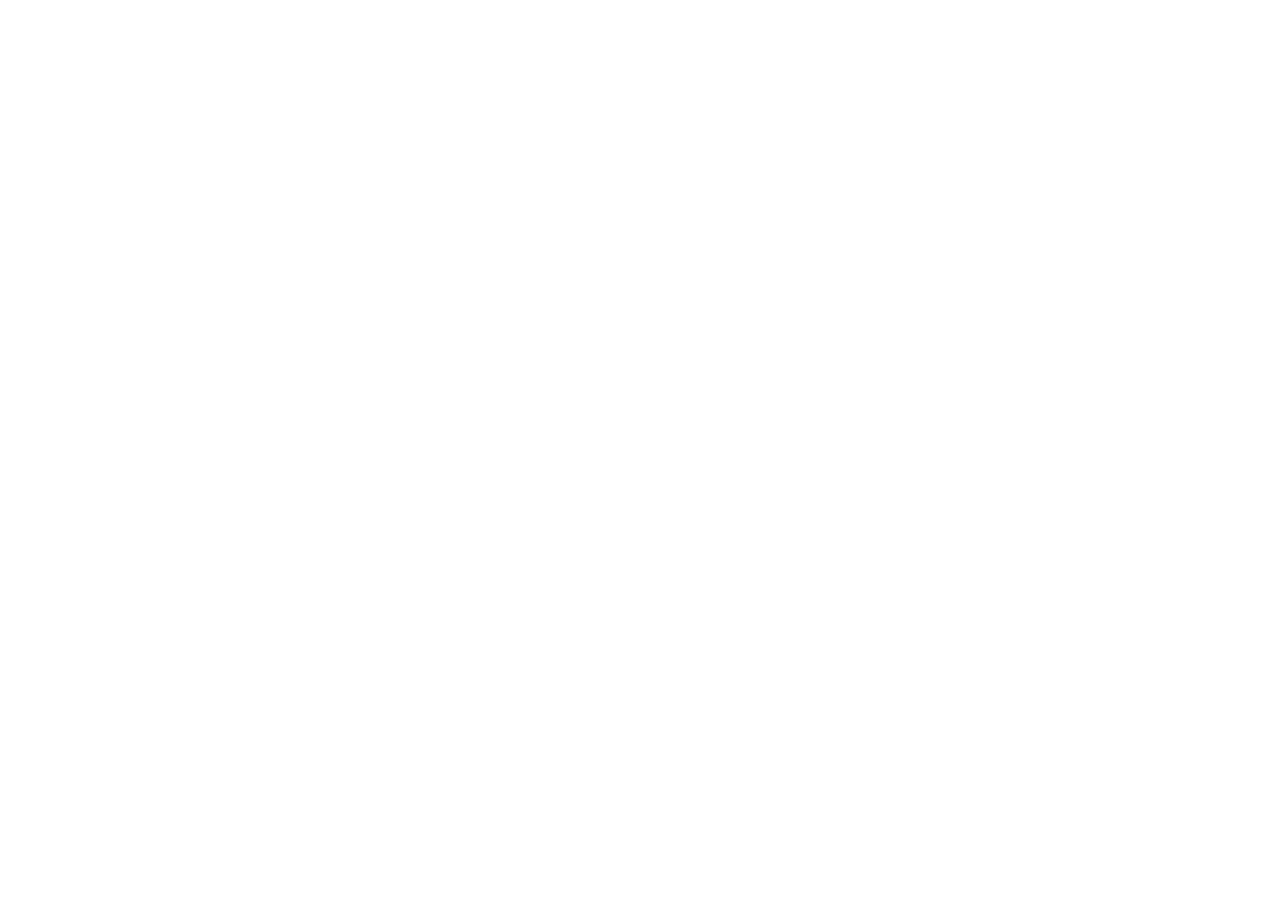
==== index.html @ c31b30ba "Initial commit" ====
<!DOCTYPE html>
<html lang="ru">
<head>
  <meta charset="UTF-8">
  <meta name="viewport" content="width=device-width, initial-scale=1.0">
  <title>Научиться учиться</title>
</head>
<body>
  <div class="page">

  </div>
</body>
</html>
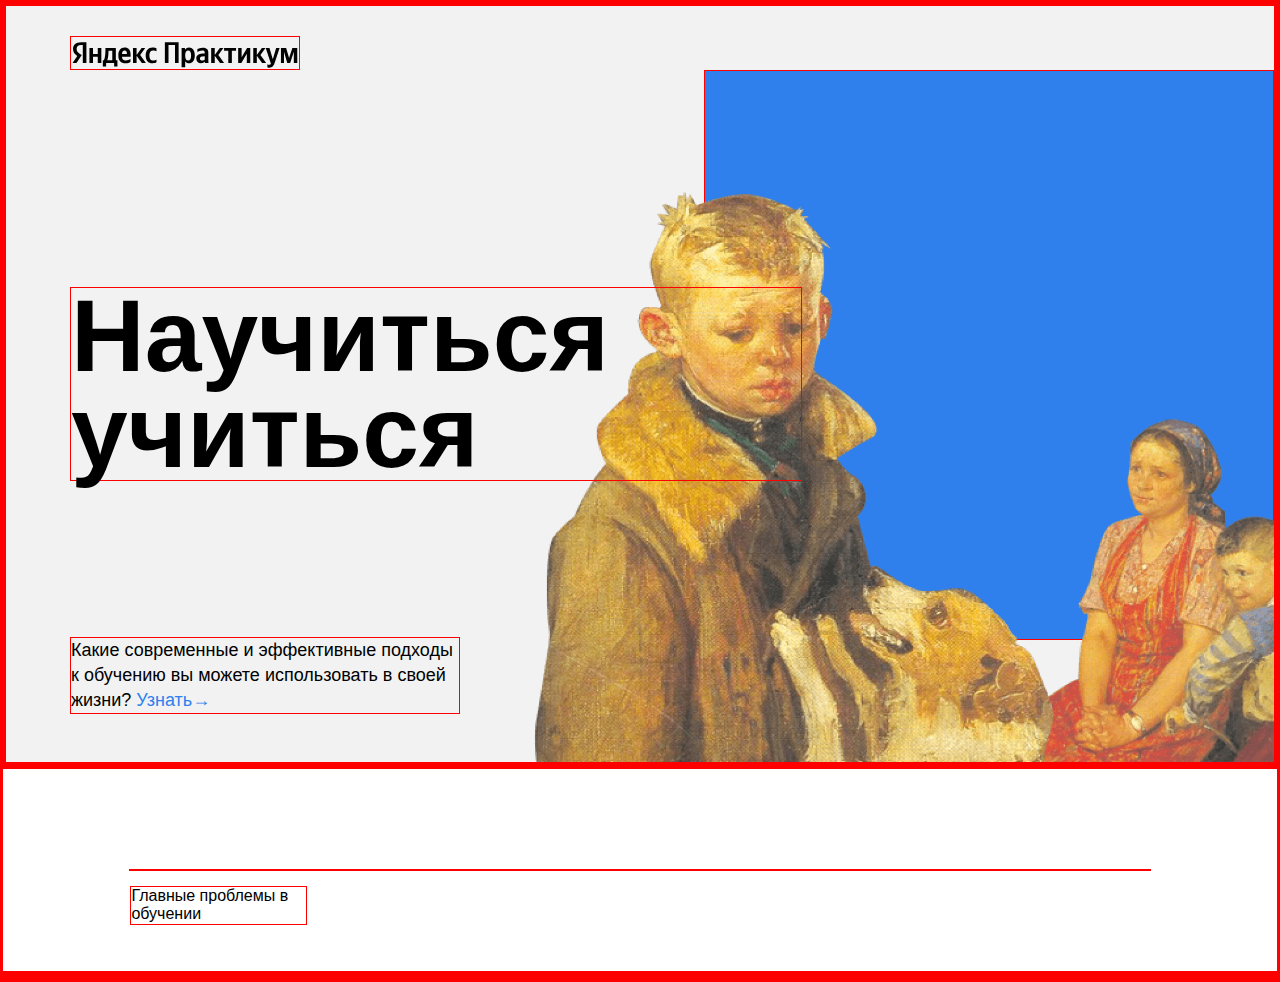
==== commit 571eb40c: "Первый день" ====
--- a/index.html
+++ b/index.html
@@ -1,13 +1,33 @@
 <!DOCTYPE html>
 <html lang="ru">
-<head>
-  <meta charset="UTF-8">
-  <meta name="viewport" content="width=device-width, initial-scale=1.0">
-  <title>Научиться учиться</title>
-</head>
-<body>
-  <div class="page">
-
-  </div>
-</body>
+  <head>
+    <meta charset="UTF-8" />
+    <meta name="viewport" content="width=device-width, initial-scale=1.0" />
+    <link rel="stylesheet" href="/styles/normalize.css" />
+    <link rel="stylesheet" href="/styles/style.css" />
+    <title>Научиться учиться</title>
+    <meta name="viewport" content="width=device-width, initial-scale=1" />
+  </head>
+  <body>
+    <div class="page">
+      <header class="header">
+        <div class="logo logo_place_header"></div>
+        <p class="header__title">Научиться учиться</p>
+        <p class="header__subtitle">Какие современные и эффективные подходы к обучению вы можете использовать в своей жизни? <a class="header__link">Узнать→</a></p>
+        <img class="header__main-illustration" src="/images/header-image.png" alt="how-to-study" title="Проект how-to-study">
+        <div class="header__square-pic"></div>
+      </header>
+      <main class="content">
+        <section class="description">
+          <div class="two-columns">
+            <p class="two-columns__brief">Главные проблемы в обучении</p>
+          </div>
+        </section>
+        <section class="digits"></section>
+        <section class="feynman"></section>
+        <section class="kaufman"></section>
+      </main>
+      <footer class="footer"></footer>
+    </div>
+  </body>
 </html>
--- a/styles/style.css
+++ b/styles/style.css
@@ -0,0 +1,125 @@
+.page {
+  min-width: 1100px;
+  /* мы ещё не умеем делать мобильную версию сайта, */
+  /* поэтому выше установлена минимальная ширина страницы */
+  max-width: 1600px;
+  /* выше установили ограничение по максимальной ширине */
+  margin: 0 auto;
+  /* выше для экранов больше 1600px отцентрировали весь контент */
+  font-family: "Helvetica Neue", Arial, sans-serif;
+}
+
+p{
+  border: 1px red solid;
+}
+
+div{
+  border: 1px red solid;
+}
+
+main{
+  border: 1px red solid;
+}
+
+section{
+  border: 1px red solid;
+}
+
+footer{
+  border: 1px red solid;
+}
+
+.header {
+  height: 100vh;
+  min-height: 600px;
+  max-height: 756px;
+  /* выше установили ограничения для секции */
+  border: 5px solid red;
+  position: relative;
+  background-color: #f2f2f2;
+  display: flex;
+}
+
+.header__title{
+  width: 730px;
+  font-size: 102px;
+  font-weight: 600;
+  line-height: 96px;
+  position: absolute;
+  align-self: center;
+  left: 64px;
+  z-index: 2;
+}
+
+.header__subtitle{
+  position: absolute;
+  width: 388px;
+  left: 64px;
+  bottom: 30px;
+  line-height: 25px;
+  font-size: 18px;
+  font-weight: normal;
+  z-index: 2;
+}
+
+.header__link{
+  color: #2f80ed;
+  z-index: 2;
+}
+
+.header__main-illustration{
+  position: absolute;
+  bottom: 0;
+  right: 0;
+  width: 765px;
+  height: 608px;
+  z-index: 1;
+}
+
+/* ниже мы привели пример двух селекторов, чтобы вы вспомнили запись элемента */
+.header__square-pic {
+  height: 568px;
+  width: 568px;
+  position: absolute;
+  background-color: #2f80ed;
+  right: 0;
+  top: 64px;
+  z-index: 0;
+}
+
+.description{
+  padding-top: 100px;
+  padding-bottom: 100px;
+  display: flex;
+  justify-content: center;
+}
+
+.two-columns{
+  display: flex;
+  width: 80%;
+  position: relative;
+}
+
+.two-columns__brief{
+  width: 175px;
+  position: absolute;
+  top: 0;
+  left: 0;
+}
+
+/* и элемента с модификатором вида ключ-значение */
+.table__cell_theme_dark {
+  width: 200px;
+  color: white;
+  margin-right: 0;
+  margin-top: 80px;
+}
+
+.logo_place_header {
+  width: 228px;
+  height: 32px;
+  position: absolute;
+  left: 64px;
+  top: 30px;
+  background-image: url(../images/logo_place_header.svg)
+}
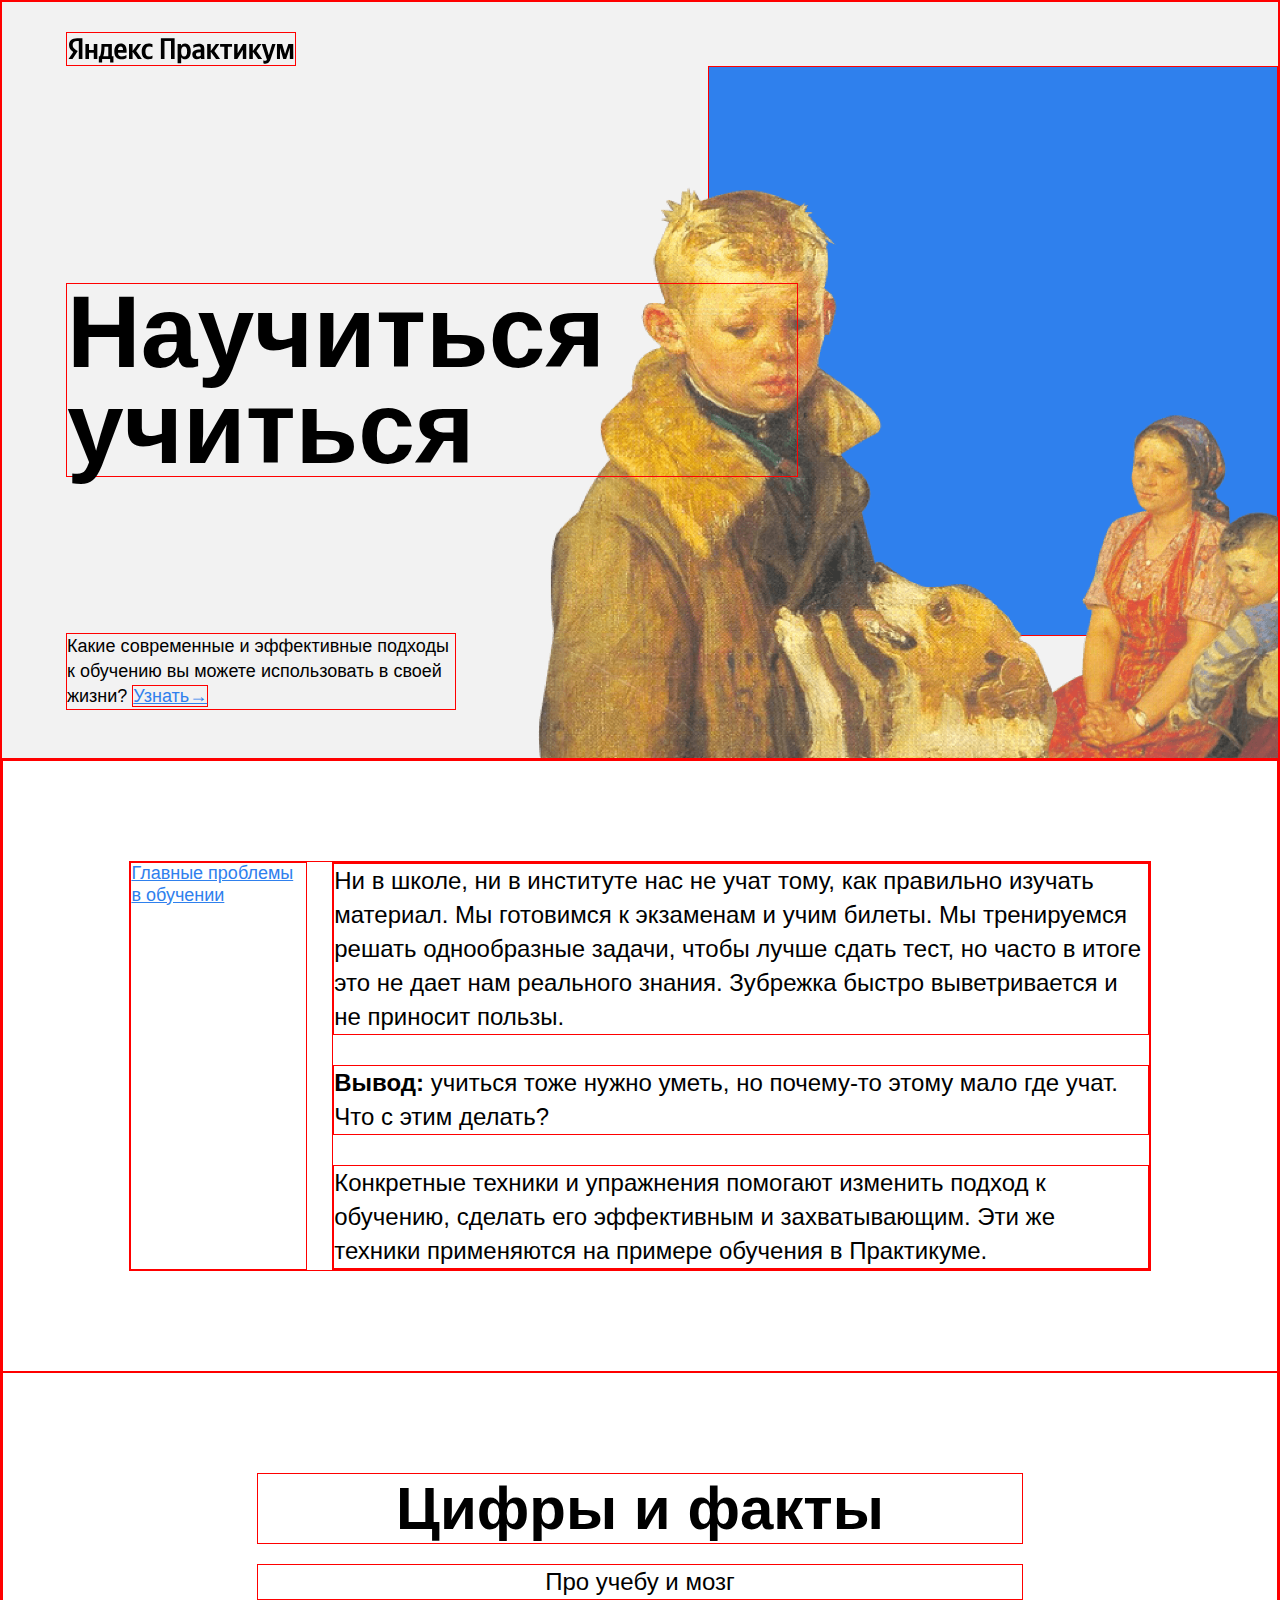
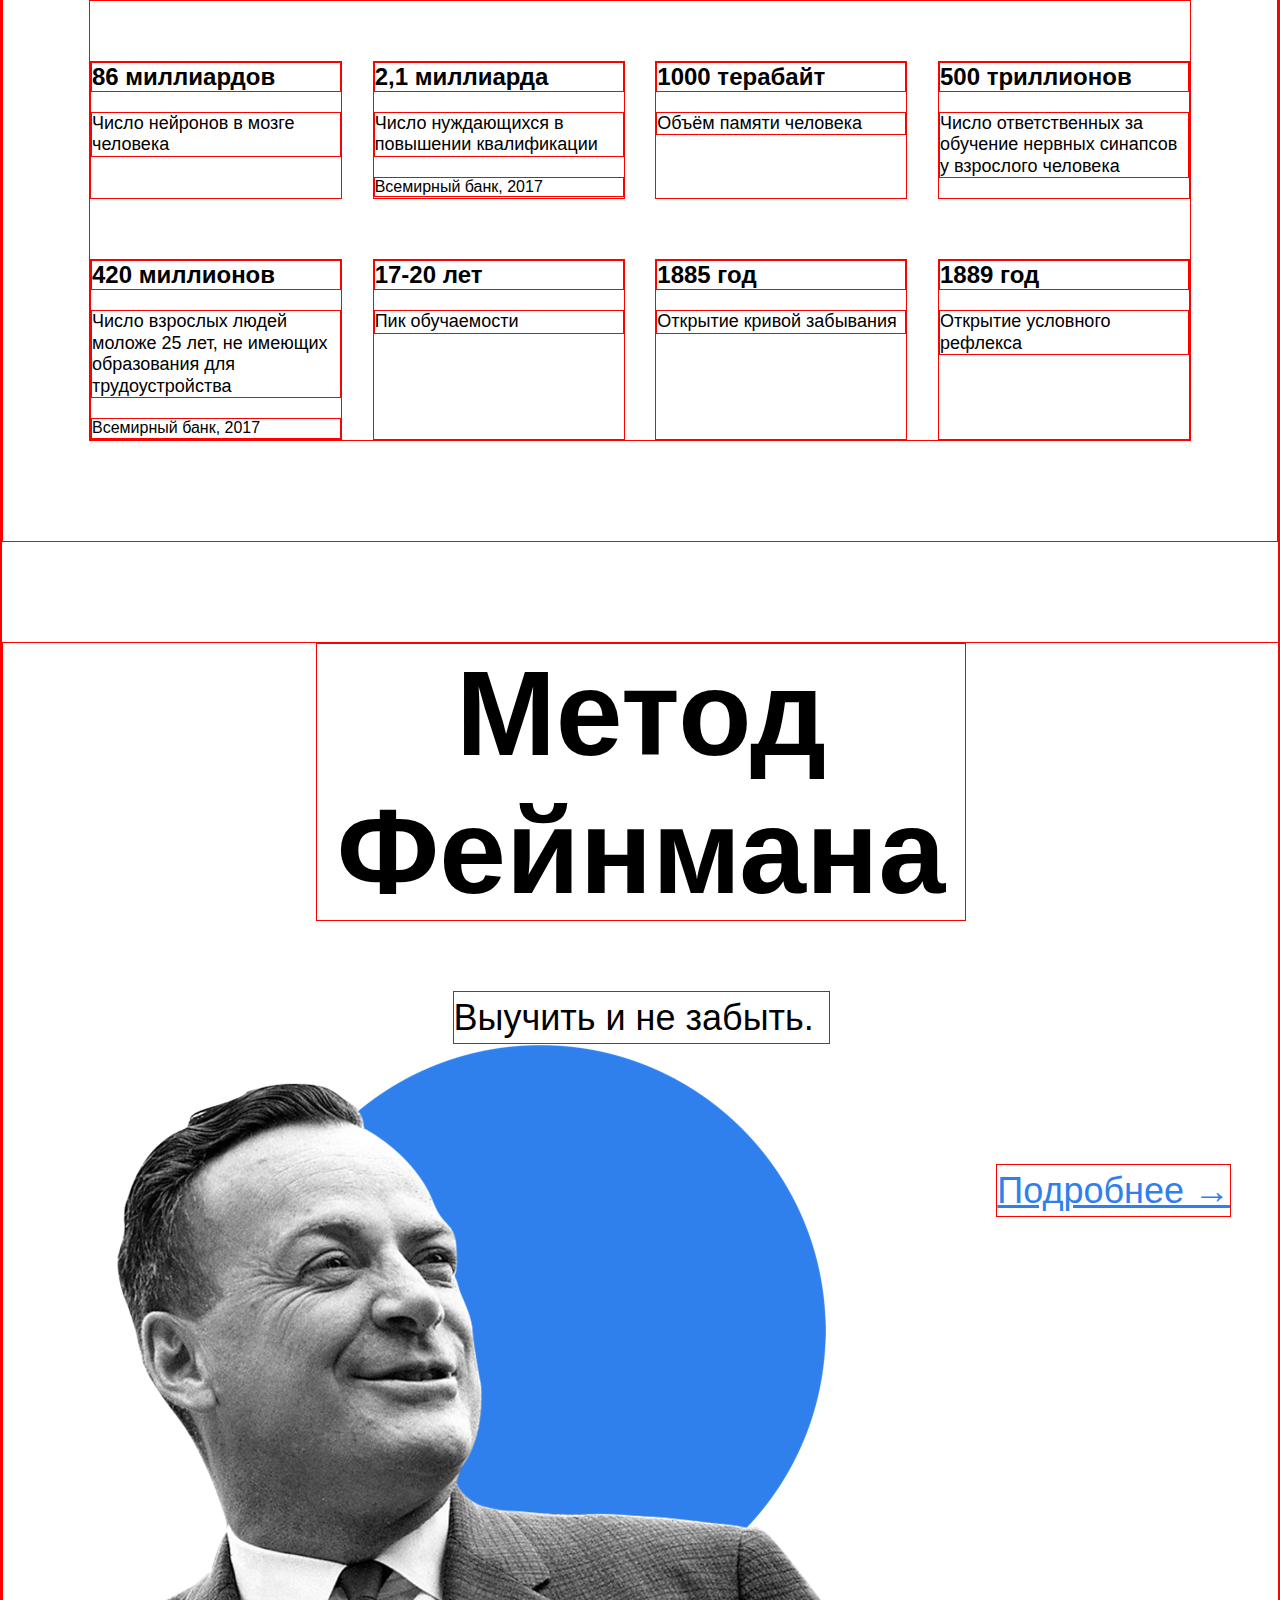
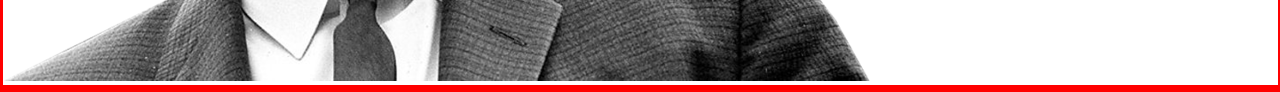
==== commit fa89d2ca: "Скоро закончу" ====
--- a/index.html
+++ b/index.html
@@ -12,19 +12,101 @@
     <div class="page">
       <header class="header">
         <div class="logo logo_place_header"></div>
-        <p class="header__title">Научиться учиться</p>
-        <p class="header__subtitle">Какие современные и эффективные подходы к обучению вы можете использовать в своей жизни? <a class="header__link">Узнать→</a></p>
-        <img class="header__main-illustration" src="/images/header-image.png" alt="how-to-study" title="Проект how-to-study">
+        <h1 class="header__title">Научиться учиться</h1>
+        <p class="header__subtitle">
+          Какие современные и эффективные подходы к обучению вы можете
+          использовать в своей жизни?
+          <a href="#" class="header__link">Узнать→</a>
+        </p>
+        <img
+          class="header__main-illustration"
+          src="/images/header-image.png"
+          alt="how-to-study"
+          title="Проект how-to-study"
+        />
         <div class="header__square-pic"></div>
       </header>
       <main class="content">
         <section class="description">
           <div class="two-columns">
-            <p class="two-columns__brief">Главные проблемы в обучении</p>
+            <a href="#" class="two-columns__brief"
+              >Главные проблемы в обучении</a
+            >
+            <div class="two-columns__main-text">
+              <p class="two-columns__paragraph">
+                Ни в школе, ни в институте нас не учат тому, как правильно
+                изучать материал. Мы готовимся к экзаменам и учим билеты. Мы
+                тренируемся решать однообразные задачи, чтобы лучше сдать тест,
+                но часто в итоге это не дает нам реального знания. Зубрежка
+                быстро выветривается и не приносит пользы.
+              </p>
+              <p class="two-columns__paragraph">
+                <span class="two-columns__span-accent">Вывод: </span>учиться
+                тоже нужно уметь, но почему-то этому мало где учат. Что с этим
+                делать?
+              </p>
+              <p class="two-columns__paragraph">
+                Конкретные техники и упражнения помогают изменить подход к
+                обучению, сделать его эффективным и захватывающим. Эти же
+                техники применяются на примере обучения в Практикуме.
+              </p>
+            </div>
           </div>
         </section>
-        <section class="digits"></section>
-        <section class="feynman"></section>
+        <section class="digits">
+          <h1 class="section-title">Цифры и факты</h1>
+          <h2 class="section-subtitle">Про учебу и мозг</h2>
+          <div class="table">
+            <div class="table__cell">
+              <h3 class="table__heading">86 миллиардов</h3>
+              <p class="table__text">Число нейронов в мозге человека</p>
+            </div>
+            <div class="table__cell">
+              <h3 class="table__heading">2,1 миллиарда</h3>
+              <p class="table__text">
+                Число нуждающихся в повышении квалификации
+              </p>
+              <p class="centered-block">Всемирный банк, 2017</p>
+            </div>
+            <div class="table__cell">
+              <h3 class="table__heading">1000 терабайт</h3>
+              <p class="table__text">Объём памяти человека</p>
+            </div>
+            <div class="table__cell ">
+              <h3 class="table__heading">500 триллионов</h3>
+              <p class="table__text">
+                Число ответственных за обучение нервных синапсов у взрослого
+                человека
+              </p>
+            </div>
+            <div class="table__cell">
+              <h3 class="table__heading">420 миллионов</h3>
+              <p class="table__text">
+                Число взрослых людей моложе 25 лет, не имеющих образования для
+                трудоустройства
+              </p>
+              <p class="centered-block">Всемирный банк, 2017</p>
+            </div>
+            <div class="table__cell">
+              <h3 class="table__heading">17-20 лет</h3>
+              <p class="table__text">Пик обучаемости</p>
+            </div>
+            <div class="table__cell">
+              <h3 class="table__heading">1885 год</h3>
+              <p class="table__text">Открытие кривой забывания</p>
+            </div>
+            <div class="table__cell">
+              <h3 class="table__heading">1889 год</h3>
+              <p class="table__text">Открытие условного рефлекса</p>
+            </div>
+          </div>
+        </section>
+        <section class="feynman">
+          <h1 class="feynman__title">Метод Фейнмана</h1>
+          <h2 class="feynman__subtitle">Выучить и не забыть.</h2>
+          <a href="#" class="feynman__link">Подробнее →</a>
+          <img alt="Фейнман" title ="фото Фейнмана" class="feynman__main-illustration" src="images/feynman.png">
+        </section>
         <section class="kaufman"></section>
       </main>
       <footer class="footer"></footer>
--- a/styles/style.css
+++ b/styles/style.css
@@ -13,6 +13,22 @@
   border: 1px red solid;
 }
 
+a{
+  border: 1px red solid;
+}
+
+h1{
+  border: 1px red solid;
+}
+
+h2{
+  border: 1px red solid;
+}
+
+h3{
+  border: 1px red solid;
+}
+
 div{
   border: 1px red solid;
 }
@@ -26,6 +42,18 @@
 }
 
 footer{
+  border: 1px red solid;
+}
+
+table{
+  border: 1px red solid;
+}
+
+tr{
+  border: 1px red solid;
+}
+
+header{
   border: 1px red solid;
 }
 
@@ -34,10 +62,18 @@
   min-height: 600px;
   max-height: 756px;
   /* выше установили ограничения для секции */
-  border: 5px solid red;
   position: relative;
   background-color: #f2f2f2;
   display: flex;
+}
+
+.logo_place_header {
+  width: 228px;
+  height: 32px;
+  position: absolute;
+  left: 64px;
+  top: 30px;
+  background-image: url(../images/logo_place_header.svg)
 }
 
 .header__title{
@@ -88,23 +124,50 @@
 }
 
 .description{
-  padding-top: 100px;
-  padding-bottom: 100px;
   display: flex;
   justify-content: center;
+  padding: 100px 0;
 }
 
 .two-columns{
   display: flex;
   width: 80%;
-  position: relative;
+  justify-content: space-between;
+  min-height: 298px;
 }
 
 .two-columns__brief{
   width: 175px;
-  position: absolute;
-  top: 0;
-  left: 0;
+  margin: 0;
+  line-height: 1.2;
+  font-size: 18px;
+  font-weight: normal;
+  color: #2f80ed;
+}
+
+.two-columns__main-text{
+  min-width: 784px;
+  width: 80%;
+  display: flex;
+  flex-direction: column;
+  justify-content: space-between;
+}
+
+.two-columns__paragraph{
+  margin: 0 0 30px;
+  line-height: 34px;
+  font-size: 24px;
+  font-weight: normal;
+}
+
+.two-columns__paragraph:last-of-type{
+  margin-bottom: 0;
+}
+
+.two-columns__span-accent{
+  line-height: 34px;
+  font-size: 24px;
+  font-weight: 600;
 }
 
 /* и элемента с модификатором вида ключ-значение */
@@ -115,11 +178,112 @@
   margin-top: 80px;
 }
 
-.logo_place_header {
-  width: 228px;
-  height: 32px;
-  position: absolute;
-  left: 64px;
-  top: 30px;
-  background-image: url(../images/logo_place_header.svg)
-}
+.digits{
+  padding: 100px 0;
+  display: flex;
+  flex-direction: column;
+  align-items: center;
+}
+
+.section-title{
+  width: 60%;
+  line-height: 1.15;
+  font-size: 60px;
+  font-weight: 600;
+  margin: 0 0 20px;
+  text-align: center;
+}
+
+.section-subtitle{
+  width: 60%;
+  line-height: 34px;
+  font-size: 24px;
+  font-weight: normal;
+  text-align: center;
+  margin: 0;
+}
+
+.table{
+  padding-top: 60px;
+  width: 1100px;
+  display: flex;
+  flex-wrap: wrap;
+  justify-content: space-between;
+  align-content: space-between;
+}
+
+.table__cell{
+  width: 250px;
+}
+
+.table__cell:nth-of-type(-n+4){
+  margin-bottom: 60px;
+}
+
+.table__heading{
+  margin: 0 0 20px;
+  line-height: 1.15;
+  font-size: 24px;
+  font-weight: 600;
+}
+
+.table__text{
+  margin: 0 0 20px;
+  line-height: 1.2;
+  font-size: 18px;
+  font-weight: normal;
+}
+
+.feynman{
+  margin-top: 100px;
+  position: relative;
+  flex-wrap: wrap;
+  display: inline-block;
+  width: 100%
+}
+
+.feynman__title{
+  width: 648px;
+  margin: 0 auto;
+  text-align: center;
+  line-height: 1.15;
+  font-size: 120px;
+  font-weight: 600;
+  margin-bottom: 70px;
+  z-index: 1;
+}
+
+.feynman__subtitle{
+  margin: 0 auto;
+  line-height: 51px;
+  font-size: 36px;
+  font-weight: normal;
+  width: 375px;
+  z-index: 1;
+}
+
+.feynman__link{
+  position: absolute;
+  right: 48px;
+  top: 50%;
+  line-height: 51px;
+  font-size: 36px;
+  font-weight: normal;
+  color: #2f80ed;
+}
+
+.feynman__maun-illustration{
+  position: absolute;  
+  width: 867px;
+  height: 637px;
+  bottom: 0;
+  left: 0;
+  display: none;
+  z-index:0;
+}
+
+.centered-block{
+  margin: 0;
+}
+
+
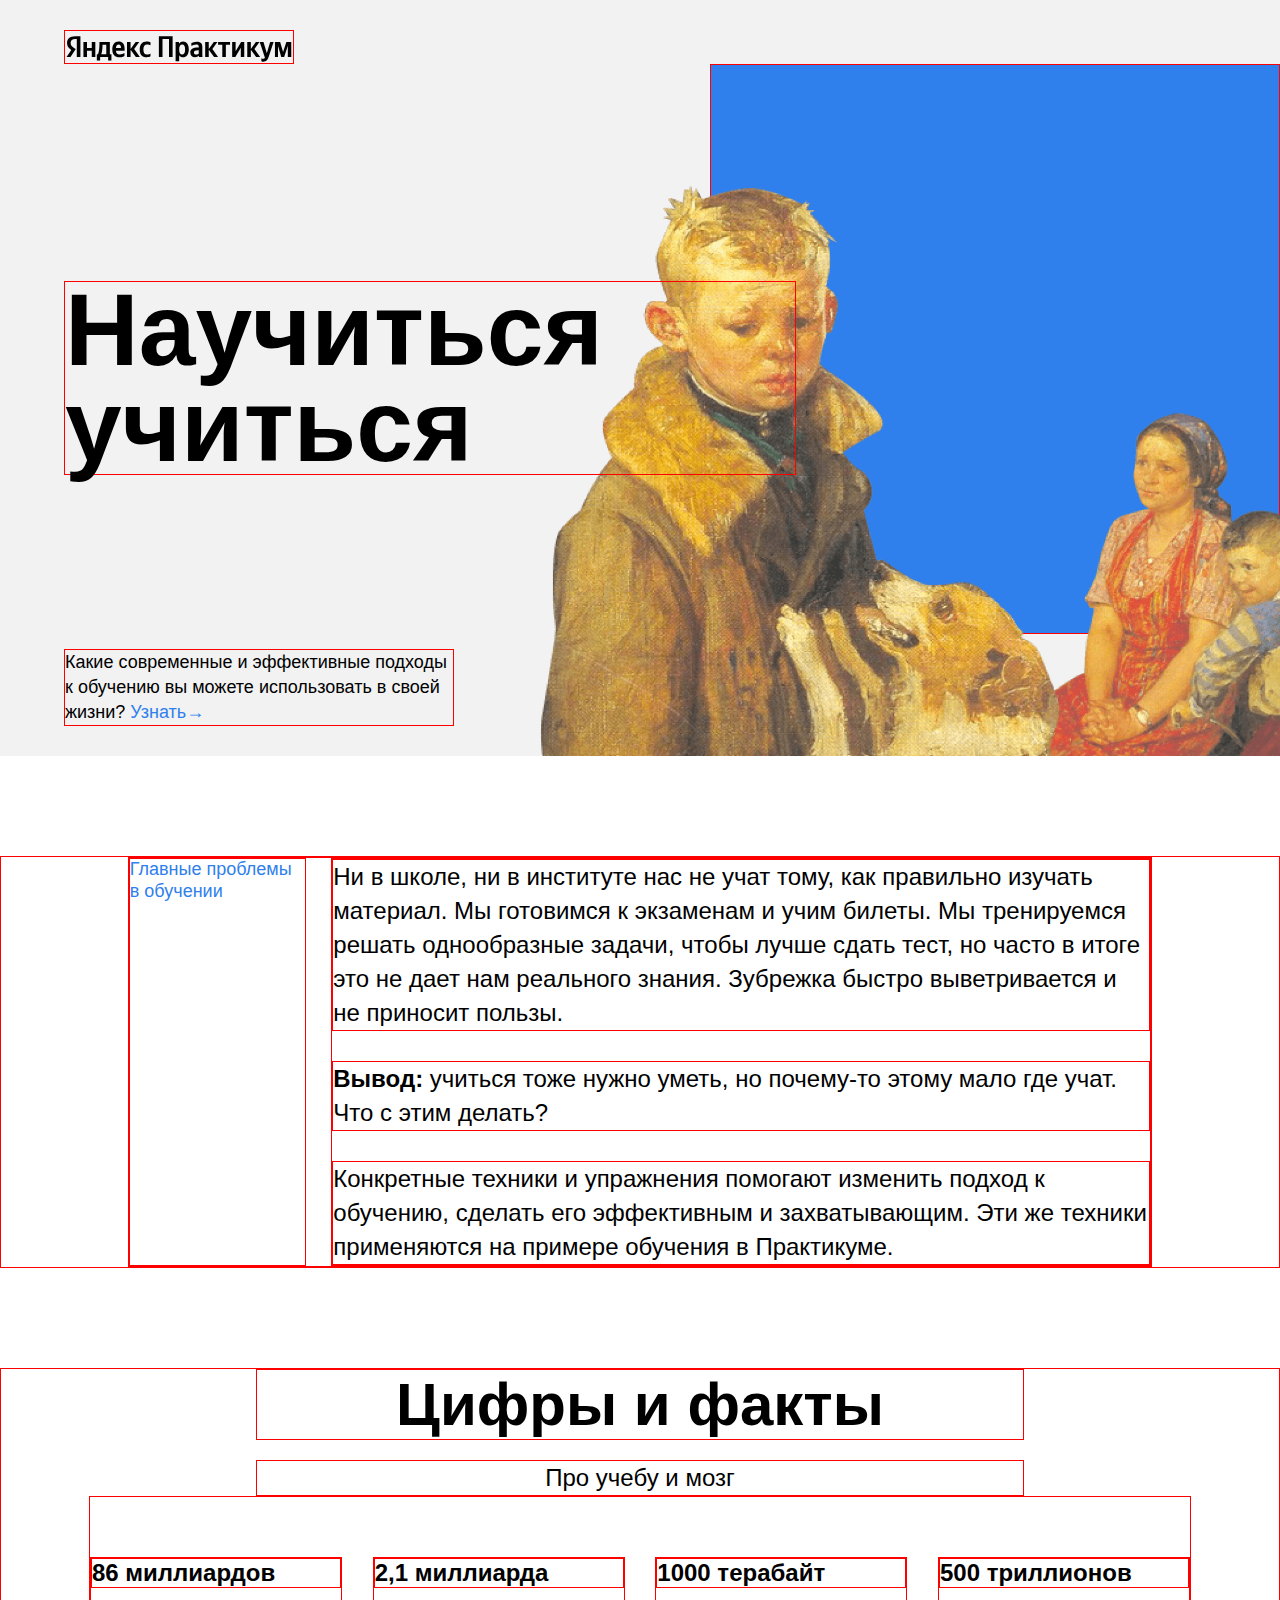
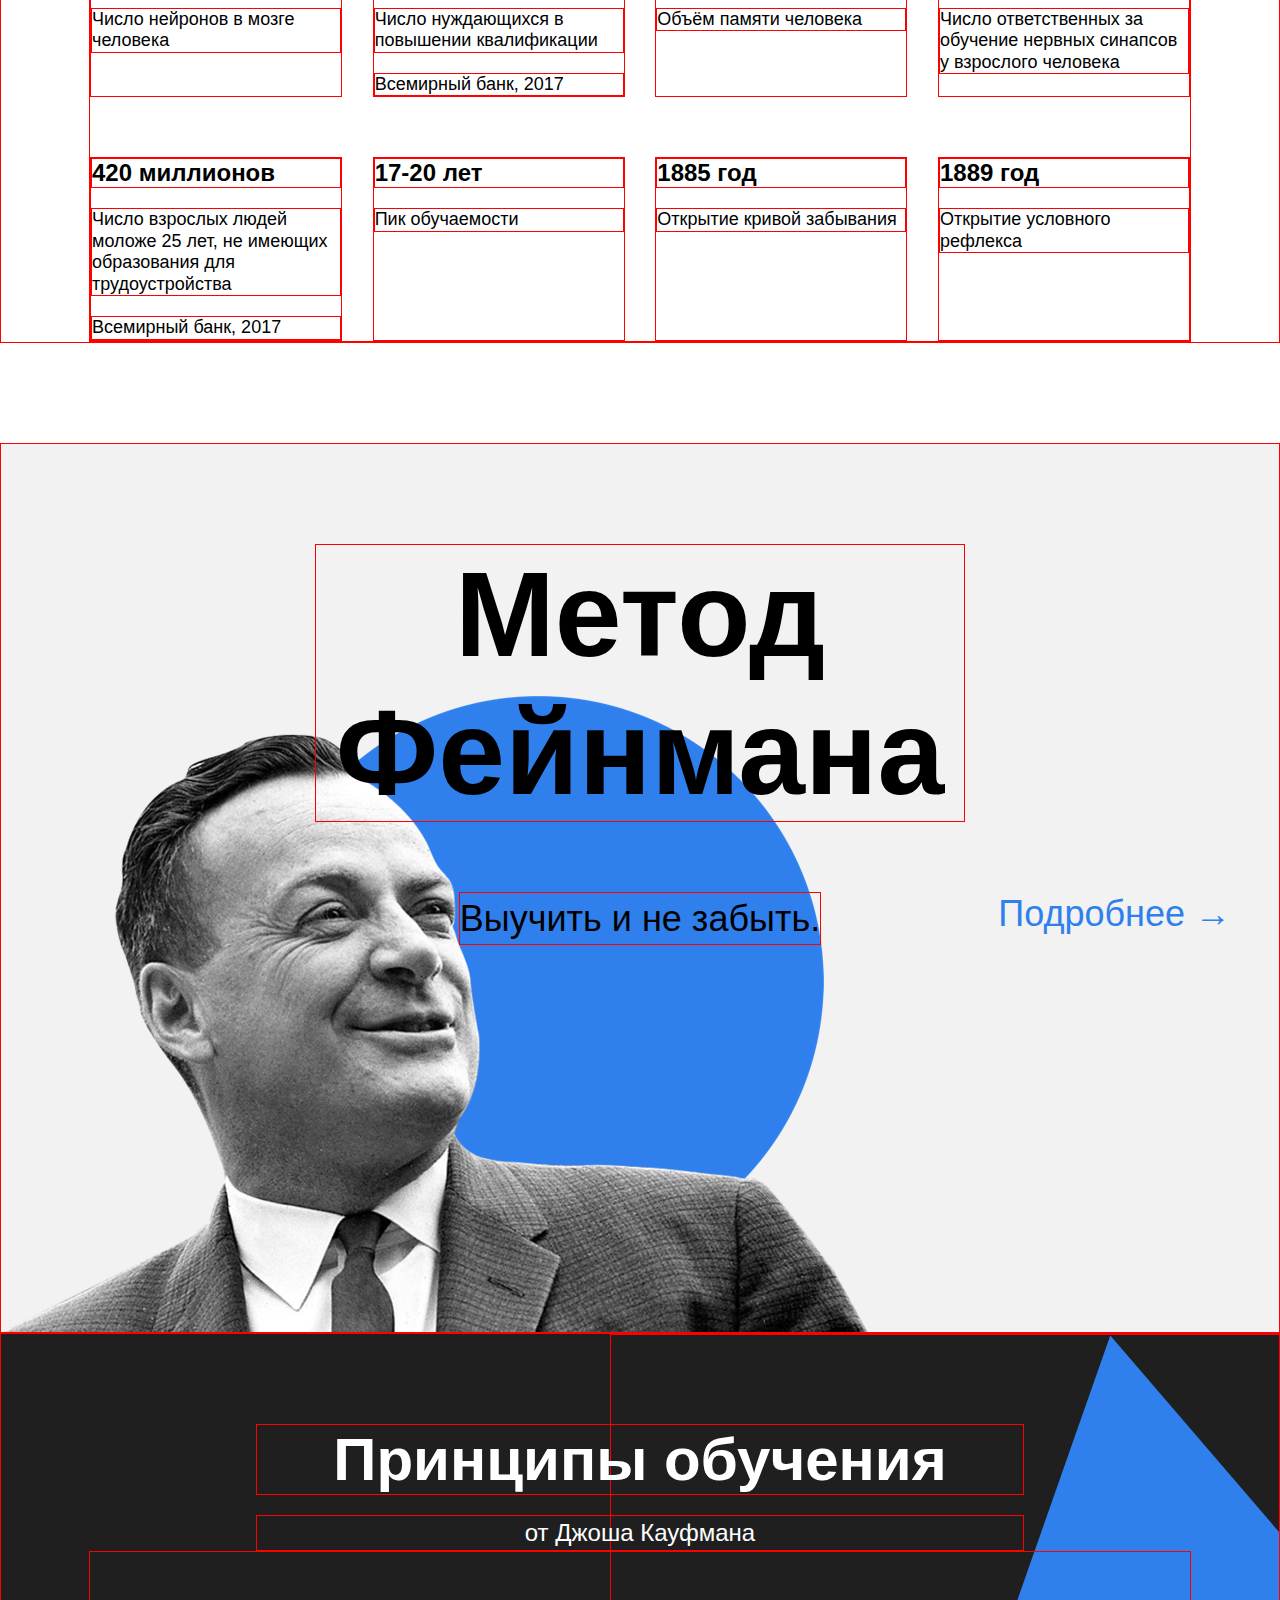
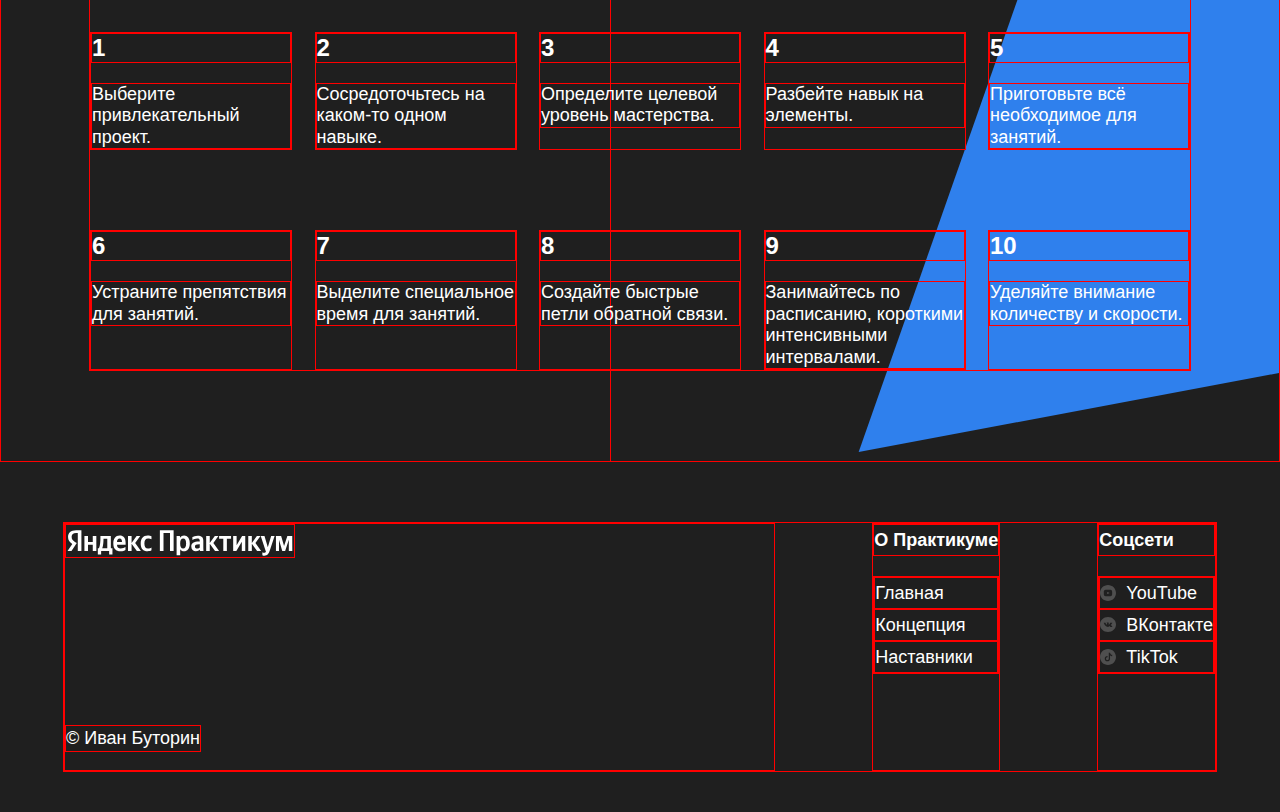
==== commit f4806fe4: "Проект на вторую сдачу" ====
--- a/index.html
+++ b/index.html
@@ -1,115 +1,233 @@
 <!DOCTYPE html>
 <html lang="ru">
   <head>
-    <meta charset="UTF-8" />
-    <meta name="viewport" content="width=device-width, initial-scale=1.0" />
-    <link rel="stylesheet" href="/styles/normalize.css" />
-    <link rel="stylesheet" href="/styles/style.css" />
+    <meta charset="UTF-8">
+    <meta name="viewport" content="width=device-width, initial-scale=1.0" >
+    <meta name="description" content="Мой первый проект на Яндекс.Практикуме" >
+    <meta name="keywords" content="html, css" >
+    <link rel="stylesheet" href="../styles/normalize.css" >
+    <link rel="stylesheet" href="../styles/style.css" >
     <title>Научиться учиться</title>
-    <meta name="viewport" content="width=device-width, initial-scale=1" />
+    <meta name="viewport" content="width=device-width, initial-scale=1" >
   </head>
-  <body>
-    <div class="page">
-      <header class="header">
-        <div class="logo logo_place_header"></div>
-        <h1 class="header__title">Научиться учиться</h1>
-        <p class="header__subtitle">
-          Какие современные и эффективные подходы к обучению вы можете
-          использовать в своей жизни?
-          <a href="#" class="header__link">Узнать→</a>
+  <body class="page">
+    <header class="header">
+      <div class="logo logo_place_header"></div>
+      <h1 class="header__title">Научиться учиться</h1>
+      <p class="header__subtitle">
+        Какие современные и эффективные подходы к обучению вы можете
+        использовать в своей жизни?
+        <a href="#" class="header__link">Узнать&rarr;</a>
+      </p>
+      <img
+        class="header__main-illustration"
+        src="/images/header-image.png"
+        alt="Как учиться"
+        title="Проект how-to-study"
+      >
+      <div class="header__square-pic"></div>
+    </header>
+    <main class="content">
+      <section class="description">
+        <div class="two-columns">
+          <h2 class="two-columns__brief">Главные проблемы в обучении</h2>
+          <div class="two-columns__main-text">
+            <p class="two-columns__paragraph">
+              Ни в школе, ни в институте нас не учат тому, как правильно изучать
+              материал. Мы готовимся к экзаменам и учим билеты. Мы тренируемся
+              решать однообразные задачи, чтобы лучше сдать тест, но часто в
+              итоге это не дает нам реального знания. Зубрежка быстро
+              выветривается и не приносит пользы.
+            </p>
+            <p class="two-columns__paragraph">
+              <span class="two-columns__span-accent"> Вывод: </span>учиться тоже
+              нужно уметь, но почему-то этому мало где учат. Что с этим делать?
+            </p>
+            <p class="two-columns__paragraph">
+              Конкретные техники и упражнения помогают изменить подход к
+              обучению, сделать его эффективным и захватывающим. Эти же техники
+              применяются на примере обучения в Практикуме.
+            </p>
+          </div>
+        </div>
+      </section>
+      <section class="digits">
+        <h2 class="section-title">Цифры и факты</h2>
+        <p class="section-subtitle">Про учебу и мозг</p>
+        <ul class="table">
+          <li class="table__cell">
+            <h3 class="table__heading">86 миллиардов</h3>
+            <p class="table__text">Число нейронов в мозге человека</p>
+          </li>
+          <li class="table__cell">
+            <h3 class="table__heading">2,1 миллиарда</h3>
+            <p class="table__text">
+              Число нуждающихся в повышении квалификации
+            </p>
+            <p class="table__text">Всемирный банк, 2017</p>
+          </li>
+          <li class="table__cell">
+            <h3 class="table__heading">1000 терабайт</h3>
+            <p class="table__text">Объём памяти человека</p>
+          </li>
+          <li class="table__cell">
+            <h3 class="table__heading">500 триллионов</h3>
+            <p class="table__text">
+              Число ответственных за обучение нервных синапсов у взрослого
+              человека
+            </p>
+          </li>
+          <li class="table__cell">
+            <h3 class="table__heading">420 миллионов</h3>
+            <p class="table__text">
+              Число взрослых людей моложе 25 лет, не имеющих образования для
+              трудоустройства
+            </p>
+            <p class="table__text">
+              Всемирный банк, 2017
+            </p>
+          </li>
+          <li class="table__cell">
+            <h3 class="table__heading">17-20 лет</h3>
+            <p class="table__text">Пик обучаемости</p>
+          </li>
+          <li class="table__cell">
+            <h3 class="table__heading">1885 год</h3>
+            <p class="table__text">Открытие кривой забывания</p>
+          </li>
+          <li class="table__cell">
+            <h3 class="table__heading">1889 год</h3>
+            <p class="table__text">Открытие условного рефлекса</p>
+          </li>
+        </ul>
+      </section>
+      <section class="feynman">
+        <h2 class="feynman__title">Метод Фейнмана</h2>
+        <p class="feynman__subtitle">Выучить и не забыть.</p>
+        <a href="#" class="feynman__link">Подробнее &rarr;</a>
+      </section>
+      <section class="kaufman">
+        <h2 class="section-title section-title_theme_dark">
+          Принципы обучения
+        </h2>
+        <p class="section-subtitle section-subtitle_theme_dark">
+          от Джоша Кауфмана
         </p>
-        <img
-          class="header__main-illustration"
-          src="/images/header-image.png"
-          alt="how-to-study"
-          title="Проект how-to-study"
-        />
-        <div class="header__square-pic"></div>
-      </header>
-      <main class="content">
-        <section class="description">
-          <div class="two-columns">
-            <a href="#" class="two-columns__brief"
-              >Главные проблемы в обучении</a
-            >
-            <div class="two-columns__main-text">
-              <p class="two-columns__paragraph">
-                Ни в школе, ни в институте нас не учат тому, как правильно
-                изучать материал. Мы готовимся к экзаменам и учим билеты. Мы
-                тренируемся решать однообразные задачи, чтобы лучше сдать тест,
-                но часто в итоге это не дает нам реального знания. Зубрежка
-                быстро выветривается и не приносит пользы.
-              </p>
-              <p class="two-columns__paragraph">
-                <span class="two-columns__span-accent">Вывод: </span>учиться
-                тоже нужно уметь, но почему-то этому мало где учат. Что с этим
-                делать?
-              </p>
-              <p class="two-columns__paragraph">
-                Конкретные техники и упражнения помогают изменить подход к
-                обучению, сделать его эффективным и захватывающим. Эти же
-                техники применяются на примере обучения в Практикуме.
-              </p>
-            </div>
-          </div>
-        </section>
-        <section class="digits">
-          <h1 class="section-title">Цифры и факты</h1>
-          <h2 class="section-subtitle">Про учебу и мозг</h2>
-          <div class="table">
-            <div class="table__cell">
-              <h3 class="table__heading">86 миллиардов</h3>
-              <p class="table__text">Число нейронов в мозге человека</p>
-            </div>
-            <div class="table__cell">
-              <h3 class="table__heading">2,1 миллиарда</h3>
-              <p class="table__text">
-                Число нуждающихся в повышении квалификации
-              </p>
-              <p class="centered-block">Всемирный банк, 2017</p>
-            </div>
-            <div class="table__cell">
-              <h3 class="table__heading">1000 терабайт</h3>
-              <p class="table__text">Объём памяти человека</p>
-            </div>
-            <div class="table__cell ">
-              <h3 class="table__heading">500 триллионов</h3>
-              <p class="table__text">
-                Число ответственных за обучение нервных синапсов у взрослого
-                человека
-              </p>
-            </div>
-            <div class="table__cell">
-              <h3 class="table__heading">420 миллионов</h3>
-              <p class="table__text">
-                Число взрослых людей моложе 25 лет, не имеющих образования для
-                трудоустройства
-              </p>
-              <p class="centered-block">Всемирный банк, 2017</p>
-            </div>
-            <div class="table__cell">
-              <h3 class="table__heading">17-20 лет</h3>
-              <p class="table__text">Пик обучаемости</p>
-            </div>
-            <div class="table__cell">
-              <h3 class="table__heading">1885 год</h3>
-              <p class="table__text">Открытие кривой забывания</p>
-            </div>
-            <div class="table__cell">
-              <h3 class="table__heading">1889 год</h3>
-              <p class="table__text">Открытие условного рефлекса</p>
-            </div>
-          </div>
-        </section>
-        <section class="feynman">
-          <h1 class="feynman__title">Метод Фейнмана</h1>
-          <h2 class="feynman__subtitle">Выучить и не забыть.</h2>
-          <a href="#" class="feynman__link">Подробнее →</a>
-          <img alt="Фейнман" title ="фото Фейнмана" class="feynman__main-illustration" src="images/feynman.png">
-        </section>
-        <section class="kaufman"></section>
-      </main>
-      <footer class="footer"></footer>
-    </div>
+        <ul class="table table_theme_dark">
+          <li class="table__cell table__cell_theme_dark">
+            <h3 class="table__heading table__heading_theme_dark">1</h3>
+            <p class="table__text table__text_theme_dark">
+              Выберите привлекательный проект.
+            </p>
+          </li>
+          <li class="table__cell table__cell_theme_dark">
+            <h3 class="table__heading table__heading_theme_dark">2</h3>
+            <p class="table__text table__text_theme_dark">
+              Сосредоточьтесь на каком-то одном навыке.
+            </p>
+          </li>
+          <li class="table__cell table__cell_theme_dark">
+            <h3 class="table__heading table__heading_theme_dark">3</h3>
+            <p class="table__text table__text_theme_dark">
+              Определите целевой уровень мастерства.
+            </p>
+          </li>
+          <li class="table__cell table__cell_theme_dark">
+            <h3 class="table__heading table__heading_theme_dark">4</h3>
+            <p class="table__text table__text_theme_dark">
+              Разбейте навык на элементы.
+            </p>
+          </li>
+          <li class="table__cell table__cell_theme_dark">
+            <h3 class="table__heading table__heading_theme_dark">5</h3>
+            <p class="table__text table__text_theme_dark">
+              Приготовьте всё необходимое для занятий.
+            </p>
+          </li>
+          <li class="table__cell table__cell_theme_dark">
+            <h3 class="table__heading table__heading_theme_dark">6</h3>
+            <p class="table__text table__text_theme_dark">
+              Устраните препятствия для занятий.
+            </p>
+          </li>
+          <li class="table__cell table__cell_theme_dark">
+            <h3 class="table__heading table__heading_theme_dark">7</h3>
+            <p class="table__text table__text_theme_dark">
+              Выделите специальное время для занятий.
+            </p>
+          </li>
+          <li class="table__cell table__cell_theme_dark">
+            <h3 class="table__heading table__heading_theme_dark">8</h3>
+            <p class="table__text table__text_theme_dark">
+              Создайте быстрые петли обратной связи.
+            </p>
+          </li>
+          <li class="table__cell table__cell_theme_dark">
+            <h3 class="table__heading table__heading_theme_dark">9</h3>
+            <p class="table__text table__text_theme_dark">
+              Занимайтесь по расписанию, короткими интенсивными интервалами.
+            </p>
+          </li>
+          <li class="table__cell table__cell_theme_dark">
+            <h3 class="table__heading table__heading_theme_dark">10</h3>
+            <p class="table__text table__text_theme_dark">
+              Уделяйте внимание количеству и скорости.
+            </p>
+          </li>
+        </ul>
+        <div class="kaufman__triangle"></div>
+      </section>
+    </main>
+    <footer class="footer">
+      <section class="footer__columns">
+        <div class="footer__column footer__column_content_copyright">
+          <div class="logo logo_place_footer"></div>
+          <p class="footer__author">&copy; Иван Буторин</p>
+        </div>
+        <nav class="footer__column footer__column_content_info">
+          <h2 class="footer__column-heading">О Практикуме</h2>
+          <ul class="footer__column-links">
+            <li><a class="footer__column-link" href="#">Главная</a></li>
+            <li><a class="footer__column-link" href="#">Концепция</a></li>
+            <li><a class="footer__column-link" href="#">Наставники</a></li>
+          </ul>
+        </nav>
+        <nav class="footer__column footer__column_content_social">
+          <h3 class="footer__column-heading">Соцсети</h3>
+          <ul class="footer__column-links">
+            <li>
+              <a class="footer__column-link" href="#"
+                ><img
+                  class="footer__social-icon"
+                  alt=""
+                  title="Иконка Youtube"
+                  src="/images/youtube-icon.svg"
+                >YouTube</a
+              >
+            </li>
+            <li>
+              <a class="footer__column-link" href="#"
+                ><img
+                  class="footer__social-icon"
+                  alt=""
+                  title="Иконка ВКонтанке"
+                  src="/images/vk_color_white.svg"
+                >ВКонтакте</a
+              >
+            </li>
+            <li>
+              <a class="footer__column-link" href="#"
+                ><img
+                  class="footer__social-icon"
+                  alt=""
+                  title="Иконка TikTok"
+                  src="/images/tiktok-icon.svg"
+                >TikTok</a
+              >
+            </li>
+          </ul>
+        </nav>
+      </section>
+    </footer>
   </body>
 </html>
--- a/styles/style.css
+++ b/styles/style.css
@@ -6,55 +6,7 @@
   /* выше установили ограничение по максимальной ширине */
   margin: 0 auto;
   /* выше для экранов больше 1600px отцентрировали весь контент */
-  font-family: "Helvetica Neue", Arial, sans-serif;
-}
-
-p{
-  border: 1px red solid;
-}
-
-a{
-  border: 1px red solid;
-}
-
-h1{
-  border: 1px red solid;
-}
-
-h2{
-  border: 1px red solid;
-}
-
-h3{
-  border: 1px red solid;
-}
-
-div{
-  border: 1px red solid;
-}
-
-main{
-  border: 1px red solid;
-}
-
-section{
-  border: 1px red solid;
-}
-
-footer{
-  border: 1px red solid;
-}
-
-table{
-  border: 1px red solid;
-}
-
-tr{
-  border: 1px red solid;
-}
-
-header{
-  border: 1px red solid;
+  font-family: "Helvetica Neue", "Arial", sans-serif;
 }
 
 .header {
@@ -67,27 +19,70 @@
   display: flex;
 }
 
-.logo_place_header {
+.logo {
   width: 228px;
   height: 32px;
+  z-index: 5;
+}
+
+.logo_place_header {
   position: absolute;
   left: 64px;
   top: 30px;
-  background-image: url(../images/logo_place_header.svg)
-}
-
-.header__title{
+  background-image: url(../images/logo_place_header.svg);
+}
+
+h1{
+  border: red 1px solid;
+}
+
+p{
+  border: red 1px solid;
+}
+
+ul{
+  border: red 1px solid;
+}
+
+li{
+  border: red 1px solid;
+}
+
+h3{
+  border: red 1px solid;
+}
+
+h4{
+  border: red 1px solid;
+}
+
+h2{
+  border: red 1px solid;
+}
+
+nav{
+  border: red 1px solid;
+}
+
+section{
+  border: red 1px solid;
+}
+
+div{
+  border: red 1px solid;
+}
+
+.header__title {
   width: 730px;
   font-size: 102px;
   font-weight: 600;
   line-height: 96px;
-  position: absolute;
   align-self: center;
-  left: 64px;
-  z-index: 2;
-}
-
-.header__subtitle{
+  margin: 0 0 0 64px;
+  z-index: 2;
+}
+
+.header__subtitle {
   position: absolute;
   width: 388px;
   left: 64px;
@@ -96,14 +91,16 @@
   font-size: 18px;
   font-weight: normal;
   z-index: 2;
-}
-
-.header__link{
+  margin: 0;
+}
+
+.header__link {
   color: #2f80ed;
   z-index: 2;
-}
-
-.header__main-illustration{
+  text-decoration: none;
+}
+
+.header__main-illustration {
   position: absolute;
   bottom: 0;
   right: 0;
@@ -120,23 +117,22 @@
   background-color: #2f80ed;
   right: 0;
   top: 64px;
-  z-index: 0;
-}
-
-.description{
+}
+
+.description {
   display: flex;
   justify-content: center;
-  padding: 100px 0;
-}
-
-.two-columns{
+  margin: 100px 0;
+}
+
+.two-columns {
   display: flex;
   width: 80%;
   justify-content: space-between;
   min-height: 298px;
 }
 
-.two-columns__brief{
+.two-columns__brief {
   width: 175px;
   margin: 0;
   line-height: 1.2;
@@ -145,7 +141,7 @@
   color: #2f80ed;
 }
 
-.two-columns__main-text{
+.two-columns__main-text {
   min-width: 784px;
   width: 80%;
   display: flex;
@@ -153,39 +149,31 @@
   justify-content: space-between;
 }
 
-.two-columns__paragraph{
+.two-columns__paragraph {
   margin: 0 0 30px;
   line-height: 34px;
   font-size: 24px;
   font-weight: normal;
 }
 
-.two-columns__paragraph:last-of-type{
+.two-columns__paragraph:last-of-type {
   margin-bottom: 0;
 }
 
-.two-columns__span-accent{
+.two-columns__span-accent {
   line-height: 34px;
   font-size: 24px;
   font-weight: 600;
 }
 
-/* и элемента с модификатором вида ключ-значение */
-.table__cell_theme_dark {
-  width: 200px;
-  color: white;
-  margin-right: 0;
-  margin-top: 80px;
-}
-
-.digits{
-  padding: 100px 0;
+.digits {
+  margin: 100px 0;
   display: flex;
   flex-direction: column;
   align-items: center;
 }
 
-.section-title{
+.section-title {
   width: 60%;
   line-height: 1.15;
   font-size: 60px;
@@ -194,7 +182,7 @@
   text-align: center;
 }
 
-.section-subtitle{
+.section-subtitle {
   width: 60%;
   line-height: 34px;
   font-size: 24px;
@@ -203,66 +191,70 @@
   margin: 0;
 }
 
-.table{
-  padding-top: 60px;
+.table {
   width: 1100px;
   display: flex;
   flex-wrap: wrap;
   justify-content: space-between;
-  align-content: space-between;
-}
-
-.table__cell{
+  padding: 0;
+  margin: 0;
+}
+
+.table__cell {
   width: 250px;
-}
-
-.table__cell:nth-of-type(-n+4){
-  margin-bottom: 60px;
-}
-
-.table__heading{
+  margin: 60px 0 0;
+  list-style: none;
+}
+
+.table__heading {
   margin: 0 0 20px;
   line-height: 1.15;
   font-size: 24px;
   font-weight: 600;
 }
 
-.table__text{
+.table__text {
   margin: 0 0 20px;
   line-height: 1.2;
   font-size: 18px;
   font-weight: normal;
 }
 
-.feynman{
-  margin-top: 100px;
+.table__text:last-child {
+  margin: 0;
+}
+
+.feynman {
+  min-height: 890px;
+  box-sizing: border-box;
+  padding-top: 100px;
   position: relative;
-  flex-wrap: wrap;
-  display: inline-block;
-  width: 100%
-}
-
-.feynman__title{
+  display: flex;
+  flex-direction: column;
+  background-image: url(../images/feynman.png);
+  background-size: 867px 637px;
+  background-position: left bottom;
+  background-repeat: no-repeat;
+  background-color: #f2f2f2;
+}
+
+.feynman__title {
   width: 648px;
-  margin: 0 auto;
+  margin: 0 auto 70px;
   text-align: center;
   line-height: 1.15;
   font-size: 120px;
   font-weight: 600;
-  margin-bottom: 70px;
-  z-index: 1;
-}
-
-.feynman__subtitle{
+}
+
+.feynman__subtitle {
   margin: 0 auto;
   line-height: 51px;
   font-size: 36px;
   font-weight: normal;
-  width: 375px;
-  z-index: 1;
-}
-
-.feynman__link{
+}
+
+.feynman__link {
   position: absolute;
   right: 48px;
   top: 50%;
@@ -270,20 +262,123 @@
   font-size: 36px;
   font-weight: normal;
   color: #2f80ed;
-}
-
-.feynman__maun-illustration{
-  position: absolute;  
-  width: 867px;
-  height: 637px;
-  bottom: 0;
-  left: 0;
-  display: none;
-  z-index:0;
-}
-
-.centered-block{
-  margin: 0;
-}
-
-
+  text-decoration: none;
+}
+
+.kaufman {
+  display: flex;
+  flex-direction: column;
+  background-color: #1f1f1f;
+  align-items: center;
+  color: white;
+  padding: 90px 0;
+  position: relative;
+  overflow: hidden;
+}
+
+.kaufman__triangle {
+  position: absolute;
+  background-image: url(../images/kaufman-triangle.svg);
+  width: 877px;
+  height: 877px;
+  right: -210px;
+  top: 0;
+  z-index: 1;
+}
+
+.section-title_theme_dark {
+  z-index: 2;
+}
+
+.section-subtitle_theme_dark {
+  z-index: 2;
+}
+
+.table_theme_dark {
+  z-index: 2;
+}
+
+/* ниже мы привели пример двух селекторов, чтобы вы вспомнили запись элемента */
+.table__cell_theme_dark {
+  color: white;
+  width: 200px;
+  margin-top: 80px;
+}
+
+.table__heading_theme_dark {
+  line-height: 1.15;
+  font-size: 24px;
+  font-weight: 600;
+}
+
+.footer {
+  display: flex;
+  padding: 60px 0 40px 0;
+  justify-content: center;
+  background-color: #1f1f1f;
+  min-height: 350px;
+  box-sizing: border-box;
+}
+
+.footer__columns {
+  display: flex;
+  width: 90%;
+  justify-content: space-between;
+}
+
+.footer__column {
+  height: 100%;
+  box-sizing: border-box;
+}
+
+.footer__column_content_copyright {
+  flex-basis: 711px;
+  display: flex;
+  flex-direction: column;
+  justify-content: space-between;
+}
+
+.logo_place_footer {
+  background-image: url(../images/logo_place_footer.svg);
+}
+
+.footer__author {
+  margin: 18px auto 18px 0;
+  line-height: 25px;
+  font-size: 18px;
+  font-weight: normal;
+  color: white;
+}
+
+.footer__column-heading {
+  margin: 0 0 20px;
+  line-height: 30px;
+  font-size: 18px;
+  font-weight: 600;
+  color: white;
+}
+
+.footer__column-links {
+  display: flex;
+  flex-direction: column;
+  margin-bottom: 16px;
+  line-height: 30px;
+  font-size: 18px;
+  font-weight: normal;
+  list-style: none;
+  padding: 0;
+  margin: 0;
+}
+
+.footer__column-link {
+  text-decoration: none;
+  color: white;
+}
+
+.footer__social-icon {
+  margin: 0 10px 0 0;
+  width: 16px;
+  height: 16px;
+  position: relative;
+  top: 2px;
+}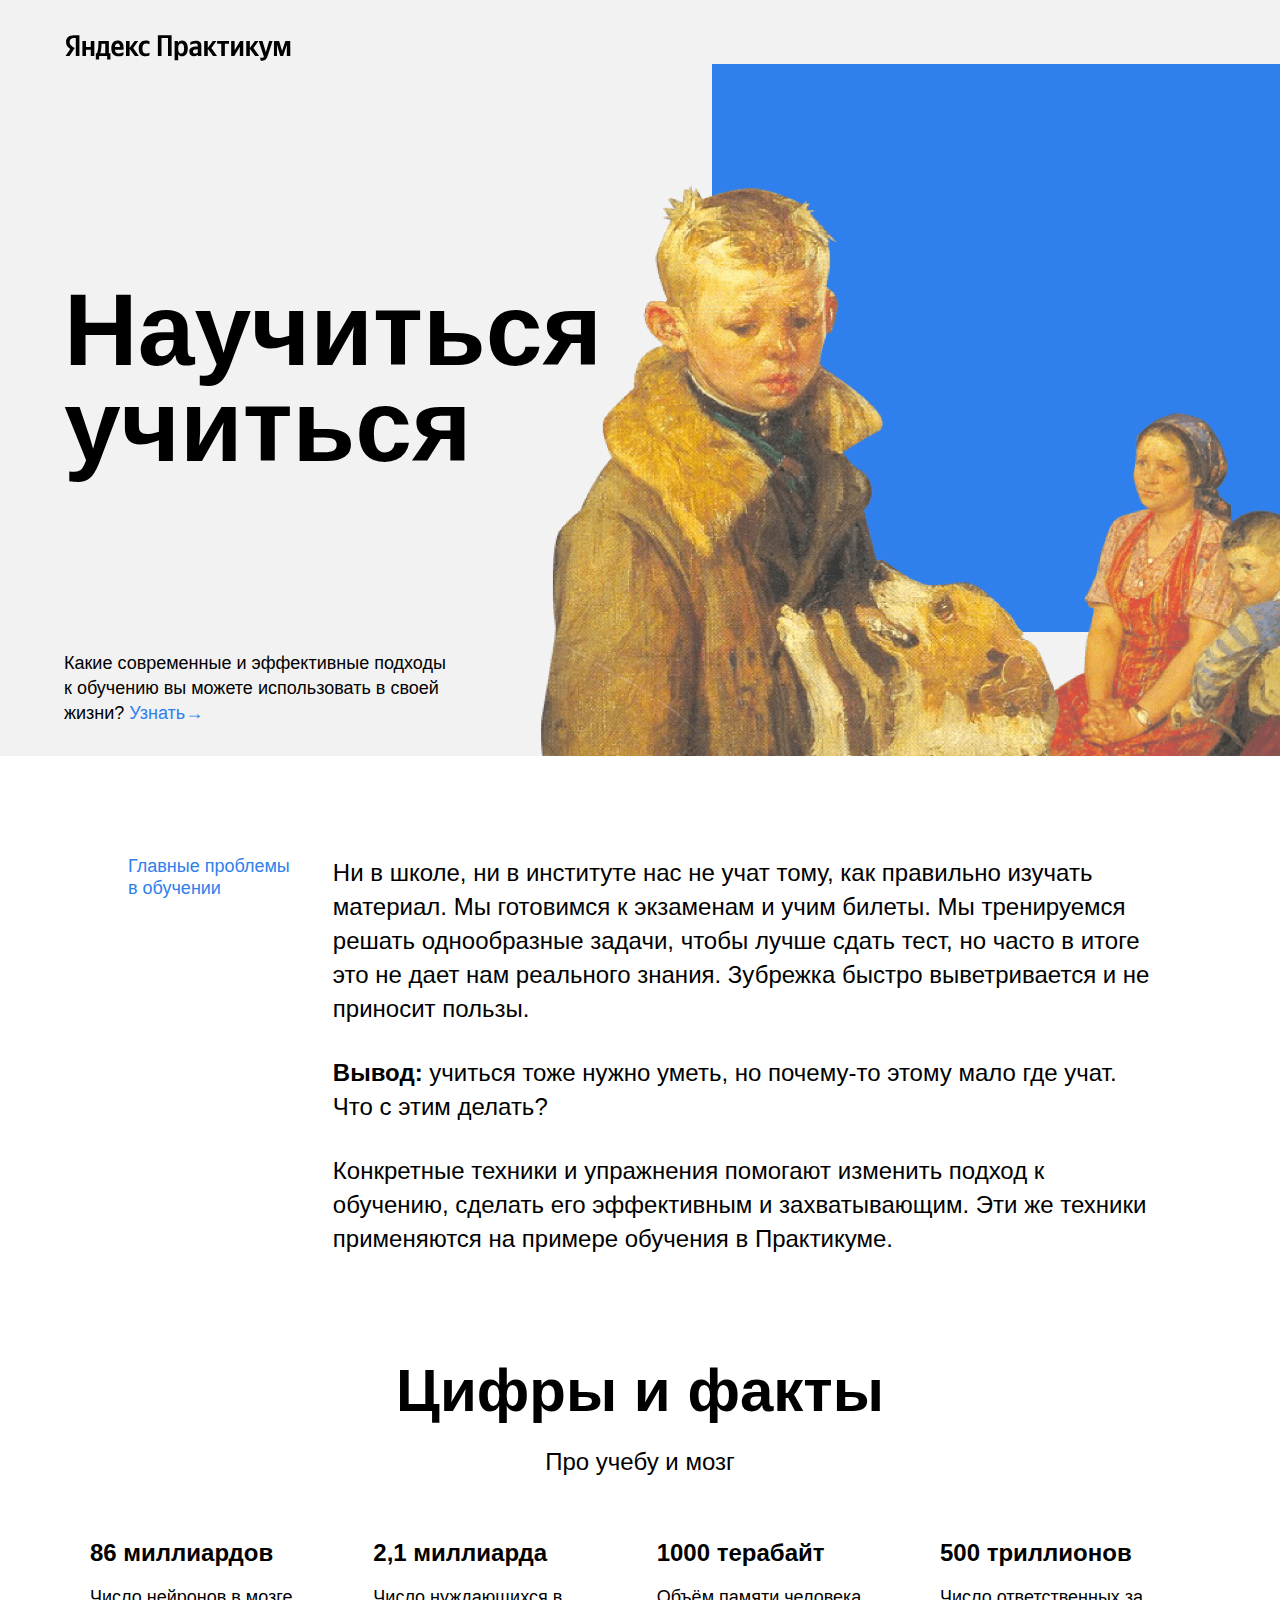
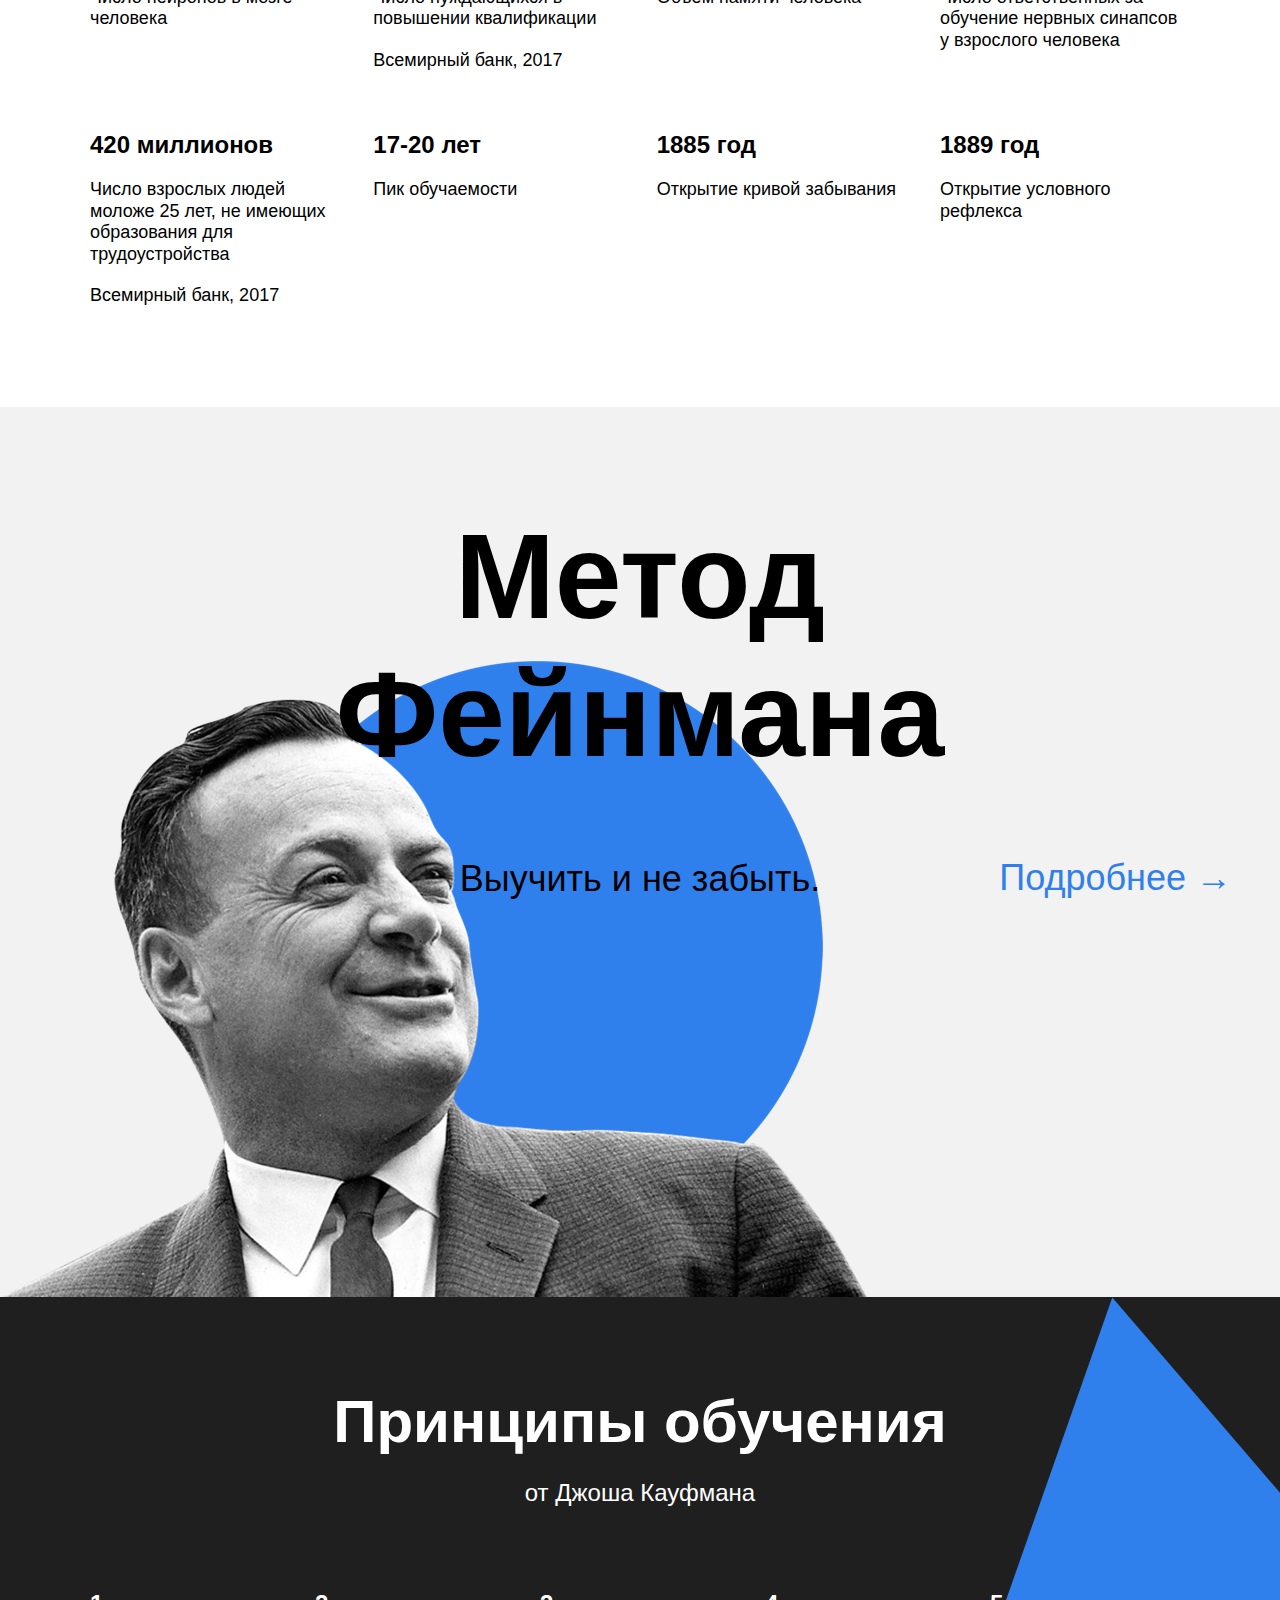
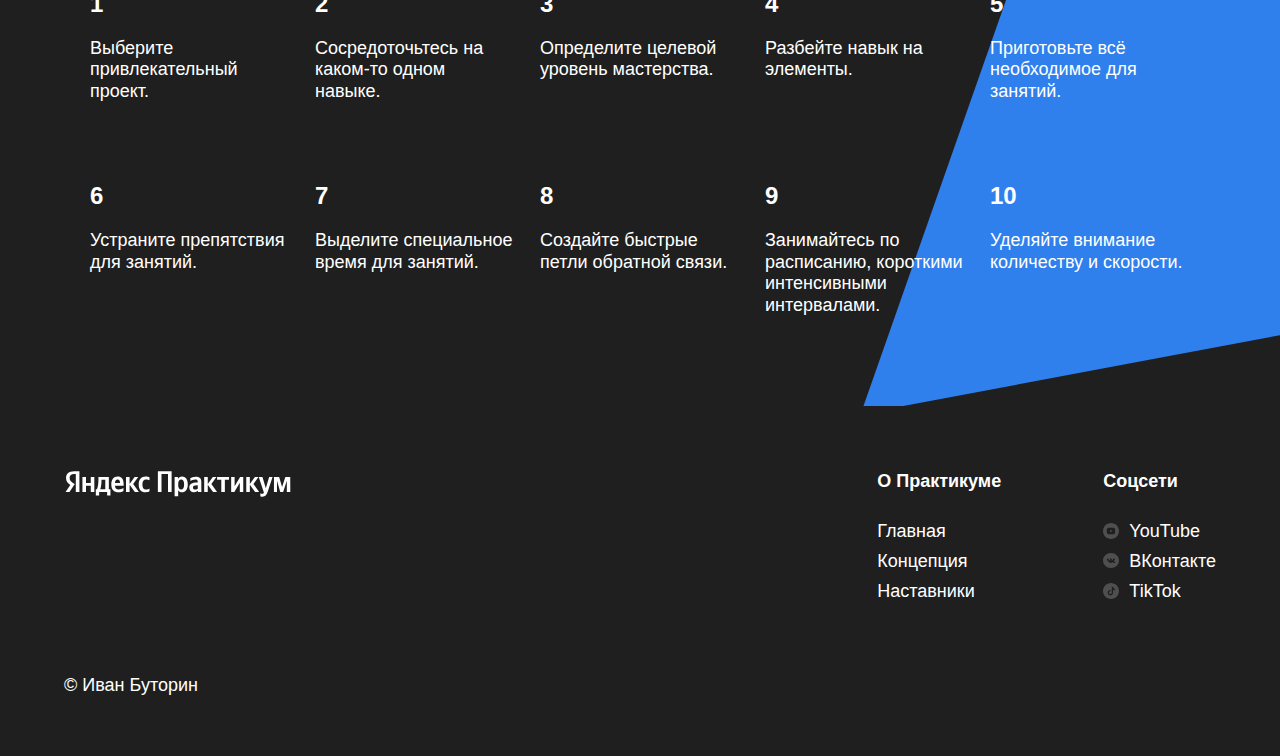
==== commit def968fe: "Проект ко второй сдаче" ====
--- a/index.html
+++ b/index.html
@@ -12,6 +12,8 @@
   </head>
   <body class="page">
     <header class="header">
+      <!-- Логотип реализован через div, -->
+      <!-- чтобы его можно было повторно использовать в блоке footer --> 
       <div class="logo logo_place_header"></div>
       <h1 class="header__title">Научиться учиться</h1>
       <p class="header__subtitle">
@@ -25,6 +27,8 @@
         alt="Как учиться"
         title="Проект how-to-study"
       >
+      <!-- Синий квадрат реализован через div, -->
+      <!-- нужный цвет задан в css -->
       <div class="header__square-pic"></div>
     </header>
     <main class="content">
@@ -54,6 +58,8 @@
       <section class="digits">
         <h2 class="section-title">Цифры и факты</h2>
         <p class="section-subtitle">Про учебу и мозг</p>
+        <!-- Таблица создана при помощи списка, -->
+        <!-- каждый блок таблицы - элемент списка -->
         <ul class="table">
           <li class="table__cell">
             <h3 class="table__heading">86 миллиардов</h3>
@@ -101,6 +107,7 @@
           </li>
         </ul>
       </section>
+      <!-- Фоновое изображение для блока задано в css -->
       <section class="feynman">
         <h2 class="feynman__title">Метод Фейнмана</h2>
         <p class="feynman__subtitle">Выучить и не забыть.</p>
@@ -113,6 +120,8 @@
         <p class="section-subtitle section-subtitle_theme_dark">
           от Джоша Кауфмана
         </p>
+        <!-- Создана таблица с помощью списка, как в блоке digits. -->
+        <!-- Таблицы имеют схожие свойства - добавлены модификаторы -->
         <ul class="table table_theme_dark">
           <li class="table__cell table__cell_theme_dark">
             <h3 class="table__heading table__heading_theme_dark">1</h3>
@@ -175,25 +184,28 @@
             </p>
           </li>
         </ul>
+        <!-- Синий треугольник реализован через div и фоновое изображение -->
         <div class="kaufman__triangle"></div>
       </section>
     </main>
     <footer class="footer">
-      <section class="footer__columns">
+      <div class="footer__columns">
         <div class="footer__column footer__column_content_copyright">
+          <!-- Повторно реализован логотип -->
           <div class="logo logo_place_footer"></div>
           <p class="footer__author">&copy; Иван Буторин</p>
         </div>
         <nav class="footer__column footer__column_content_info">
-          <h2 class="footer__column-heading">О Практикуме</h2>
+          <h4 class="footer__column-heading">О Практикуме</h4>
           <ul class="footer__column-links">
             <li><a class="footer__column-link" href="#">Главная</a></li>
             <li><a class="footer__column-link" href="#">Концепция</a></li>
             <li><a class="footer__column-link" href="#">Наставники</a></li>
           </ul>
         </nav>
+        <!-- Иконки соцсетей должны так же быть ссылками, поэтому реализованы через img -->
         <nav class="footer__column footer__column_content_social">
-          <h3 class="footer__column-heading">Соцсети</h3>
+          <h4 class="footer__column-heading">Соцсети</h4>
           <ul class="footer__column-links">
             <li>
               <a class="footer__column-link" href="#"
@@ -227,7 +239,7 @@
             </li>
           </ul>
         </nav>
-      </section>
+      </div>
     </footer>
   </body>
 </html>
--- a/styles/style.css
+++ b/styles/style.css
@@ -1,14 +1,12 @@
+/*Заданы ограничения для основной страницы*/
 .page {
   min-width: 1100px;
-  /* мы ещё не умеем делать мобильную версию сайта, */
-  /* поэтому выше установлена минимальная ширина страницы */
   max-width: 1600px;
-  /* выше установили ограничение по максимальной ширине */
   margin: 0 auto;
-  /* выше для экранов больше 1600px отцентрировали весь контент */
   font-family: "Helvetica Neue", "Arial", sans-serif;
 }
-
+/* Задано относительное позиционирование, */
+/* т.к. дочерние блоки будут позиционироваться абсолютно */
 .header {
   height: 100vh;
   min-height: 600px;
@@ -18,7 +16,7 @@
   background-color: #f2f2f2;
   display: flex;
 }
-
+/* Общие свойства для логотипов header и footer */
 .logo {
   width: 228px;
   height: 32px;
@@ -30,46 +28,6 @@
   left: 64px;
   top: 30px;
   background-image: url(../images/logo_place_header.svg);
-}
-
-h1{
-  border: red 1px solid;
-}
-
-p{
-  border: red 1px solid;
-}
-
-ul{
-  border: red 1px solid;
-}
-
-li{
-  border: red 1px solid;
-}
-
-h3{
-  border: red 1px solid;
-}
-
-h4{
-  border: red 1px solid;
-}
-
-h2{
-  border: red 1px solid;
-}
-
-nav{
-  border: red 1px solid;
-}
-
-section{
-  border: red 1px solid;
-}
-
-div{
-  border: red 1px solid;
 }
 
 .header__title {
@@ -108,8 +66,7 @@
   height: 608px;
   z-index: 1;
 }
-
-/* ниже мы привели пример двух селекторов, чтобы вы вспомнили запись элемента */
+/* Синий квадрат */
 .header__square-pic {
   height: 568px;
   width: 568px;
@@ -124,7 +81,7 @@
   justify-content: center;
   margin: 100px 0;
 }
-
+/* Блок займет 80% от ширины страницы */
 .two-columns {
   display: flex;
   width: 80%;
@@ -140,7 +97,7 @@
   font-weight: normal;
   color: #2f80ed;
 }
-
+/* Дочерный блок с основным текстом займет 80% от ширины родителя(two-columns) */
 .two-columns__main-text {
   min-width: 784px;
   width: 80%;
@@ -148,18 +105,18 @@
   flex-direction: column;
   justify-content: space-between;
 }
-
+/* Добавлены отступы между абзацами */
 .two-columns__paragraph {
   margin: 0 0 30px;
   line-height: 34px;
   font-size: 24px;
   font-weight: normal;
 }
-
+/* Для последнего абцаза основного текста нижний отступ убран */
 .two-columns__paragraph:last-of-type {
   margin-bottom: 0;
 }
-
+/* Курсив */
 .two-columns__span-accent {
   line-height: 34px;
   font-size: 24px;
@@ -190,7 +147,7 @@
   text-align: center;
   margin: 0;
 }
-
+/* Основные свойства для двух таблиц(блок digits и блок kaufman) */
 .table {
   width: 1100px;
   display: flex;
@@ -212,18 +169,18 @@
   font-size: 24px;
   font-weight: 600;
 }
-
+/* Добавлен нижний отступ для абзацев в ячейках */
 .table__text {
   margin: 0 0 20px;
   line-height: 1.2;
   font-size: 18px;
   font-weight: normal;
 }
-
+/* Для последнего абзаца в каждой ячейке убран нижний отступ */
 .table__text:last-child {
   margin: 0;
 }
-
+/* Задано фоновое изображение */
 .feynman {
   min-height: 890px;
   box-sizing: border-box;
@@ -275,7 +232,7 @@
   position: relative;
   overflow: hidden;
 }
-
+/* Синий треугольник */
 .kaufman__triangle {
   position: absolute;
   background-image: url(../images/kaufman-triangle.svg);
@@ -293,12 +250,11 @@
 .section-subtitle_theme_dark {
   z-index: 2;
 }
-
+/* Модификаторы для второй таблицы(блок kaufman) */
 .table_theme_dark {
   z-index: 2;
 }
 
-/* ниже мы привели пример двух селекторов, чтобы вы вспомнили запись элемента */
 .table__cell_theme_dark {
   color: white;
   width: 200px;
@@ -325,7 +281,7 @@
   width: 90%;
   justify-content: space-between;
 }
-
+/* Колонки путь занимают всю высоту родительского блока */
 .footer__column {
   height: 100%;
   box-sizing: border-box;
@@ -374,11 +330,13 @@
   text-decoration: none;
   color: white;
 }
-
+/* Иконки соцсетей выровнены на уровень с текстом */
+/* с помощью относительного позиционирования */
 .footer__social-icon {
   margin: 0 10px 0 0;
   width: 16px;
   height: 16px;
   position: relative;
   top: 2px;
-}+}
+/* Ревьюер <3 */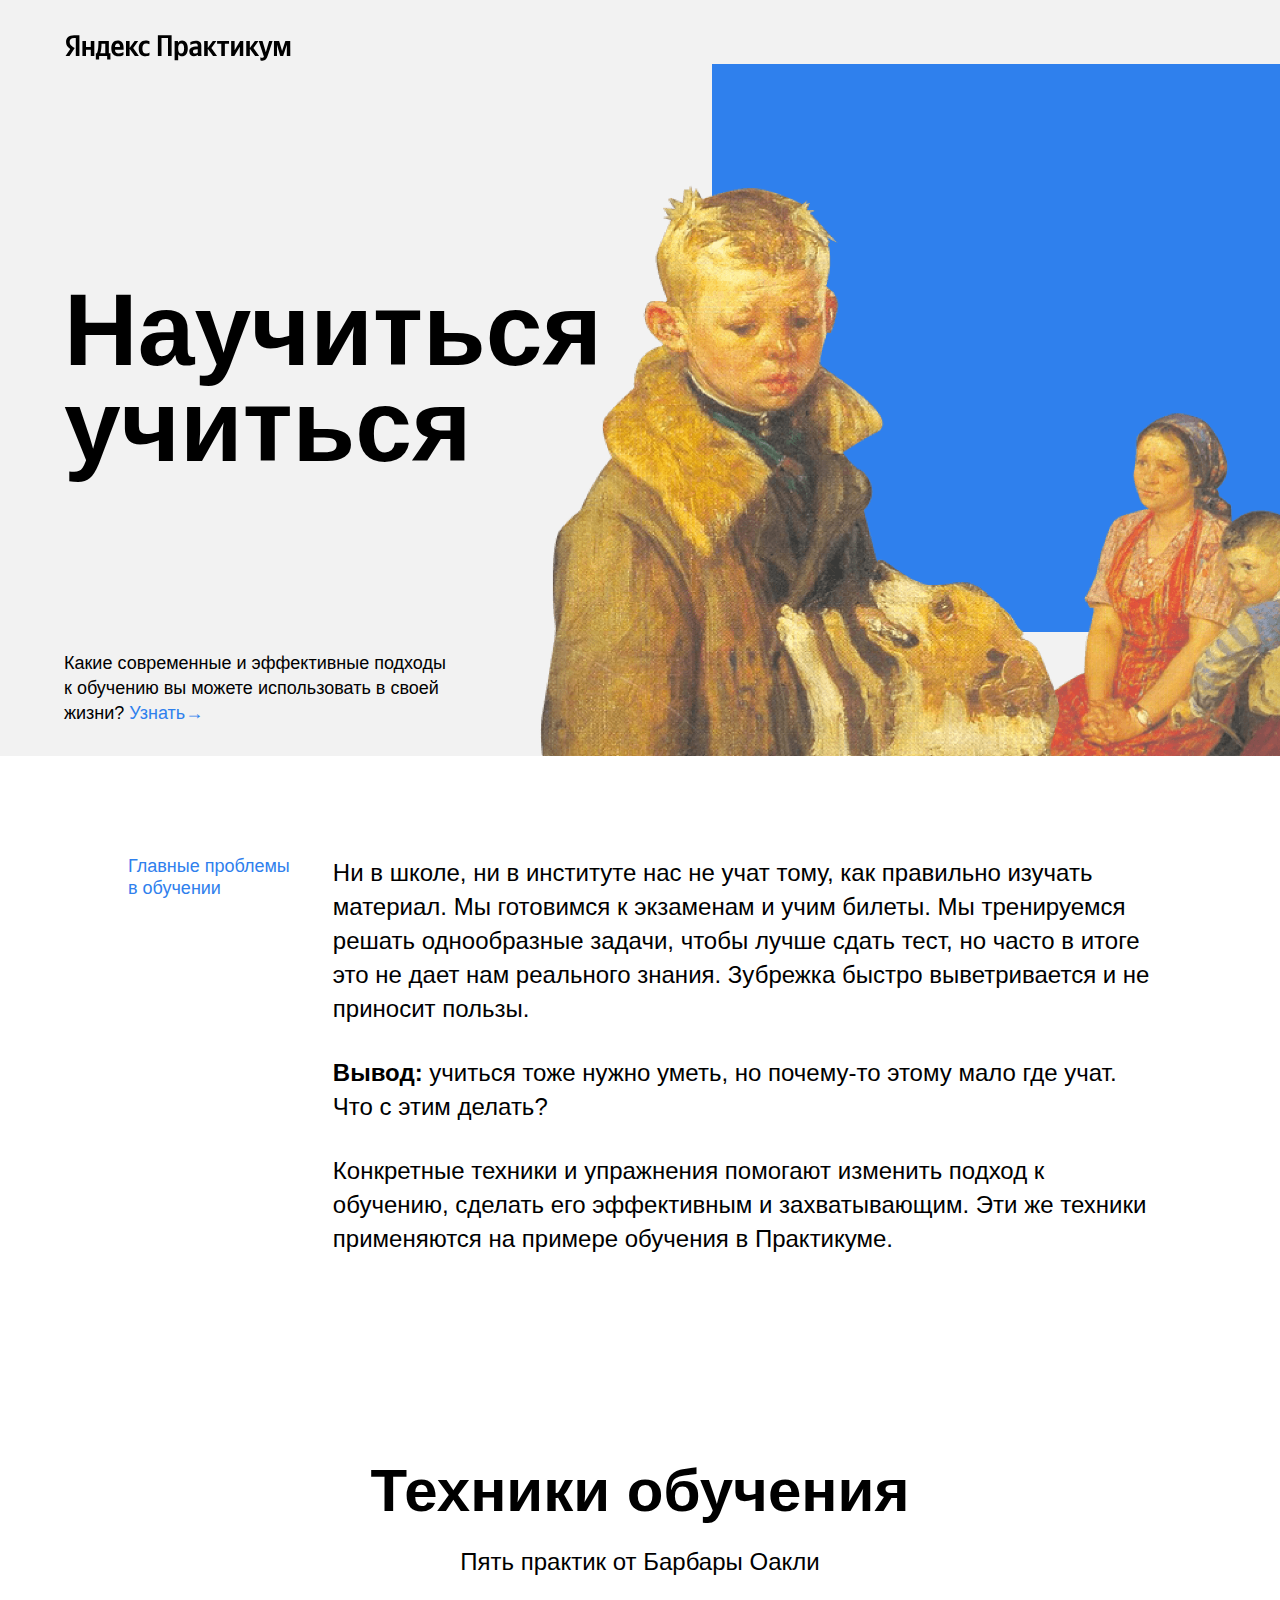
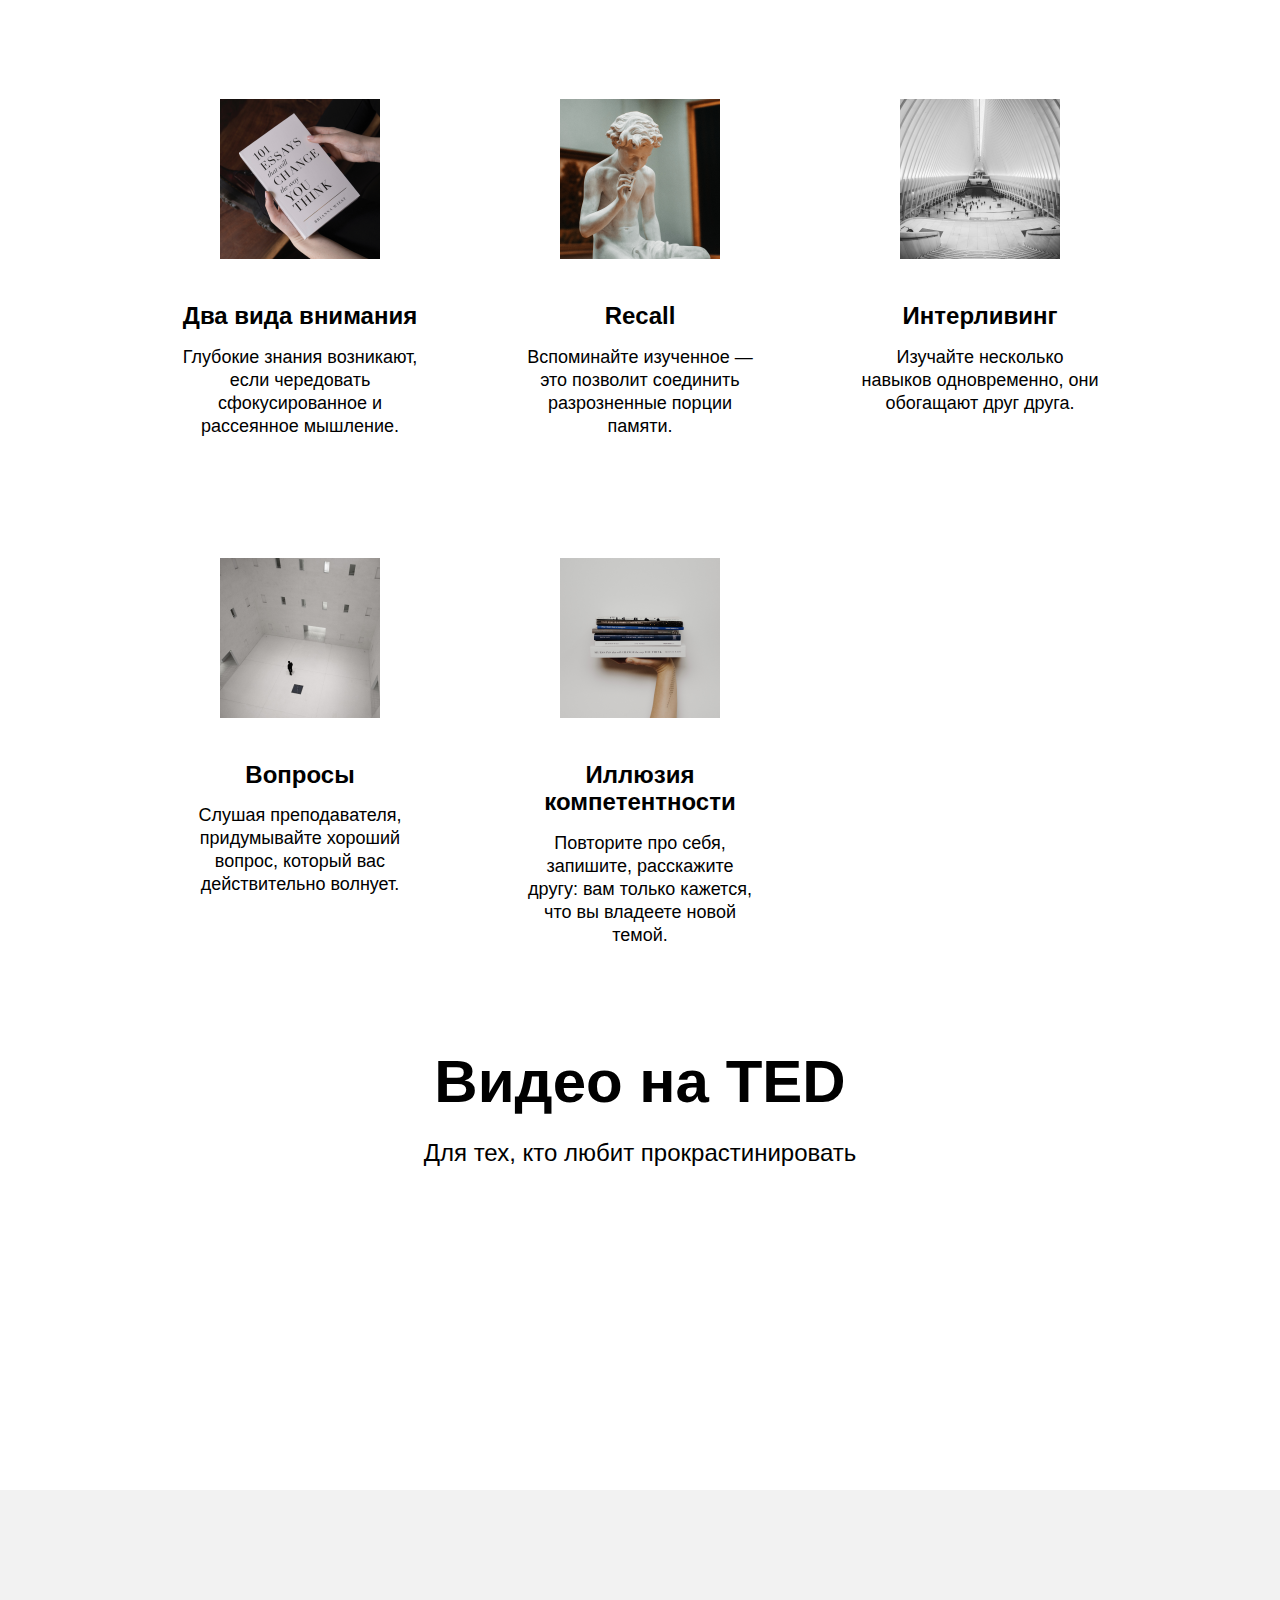
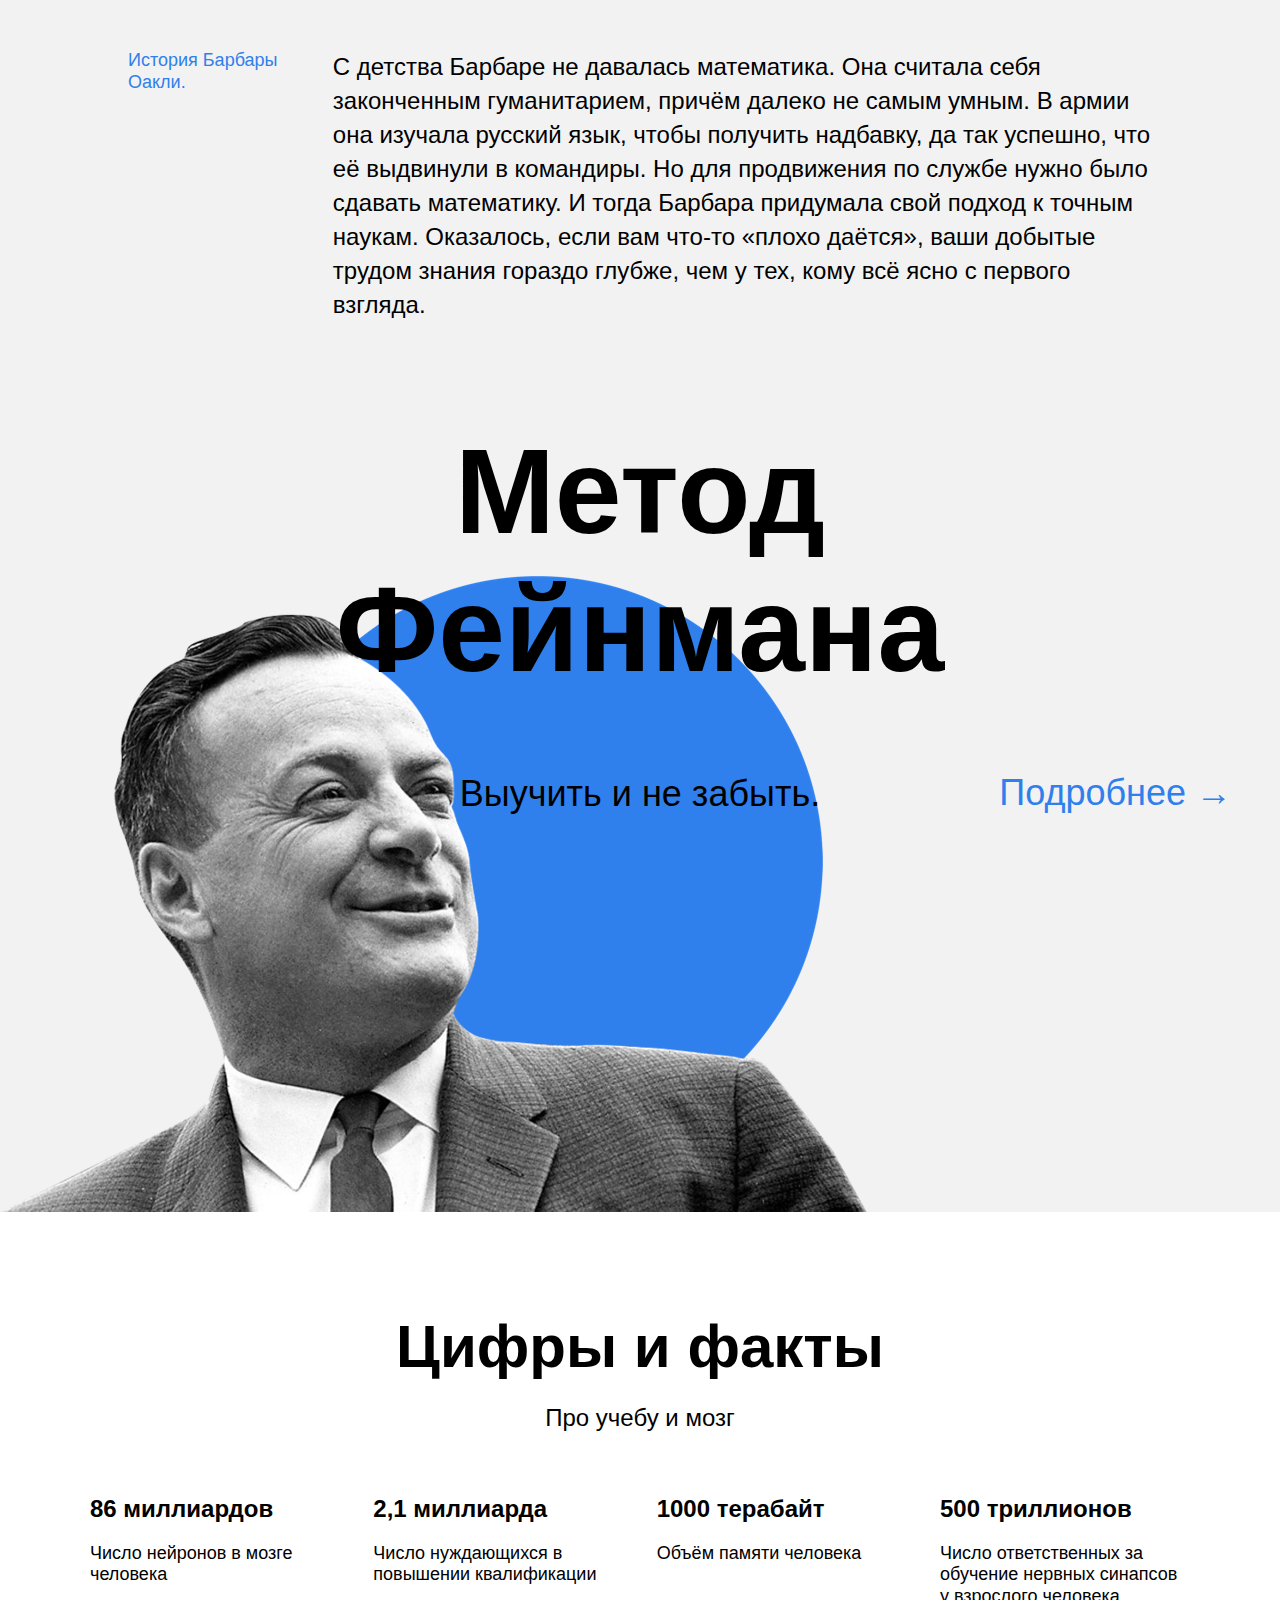
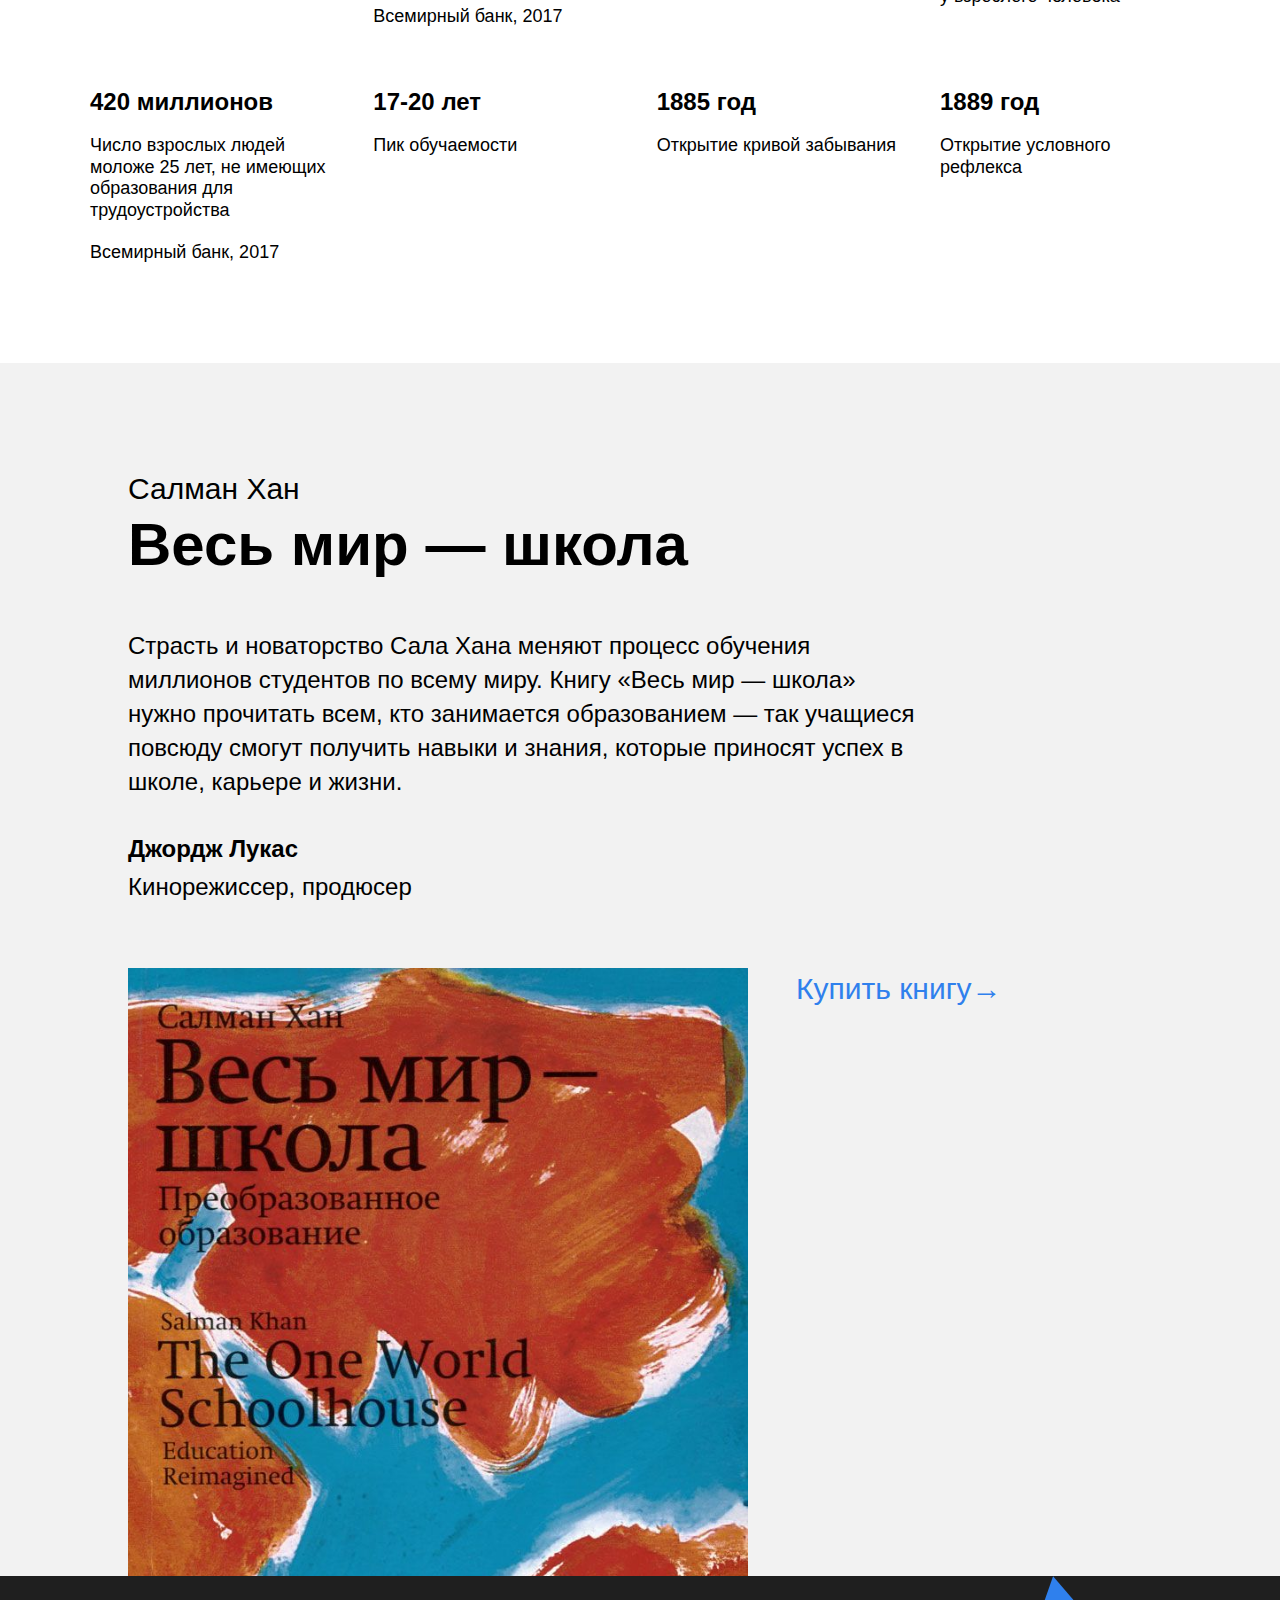
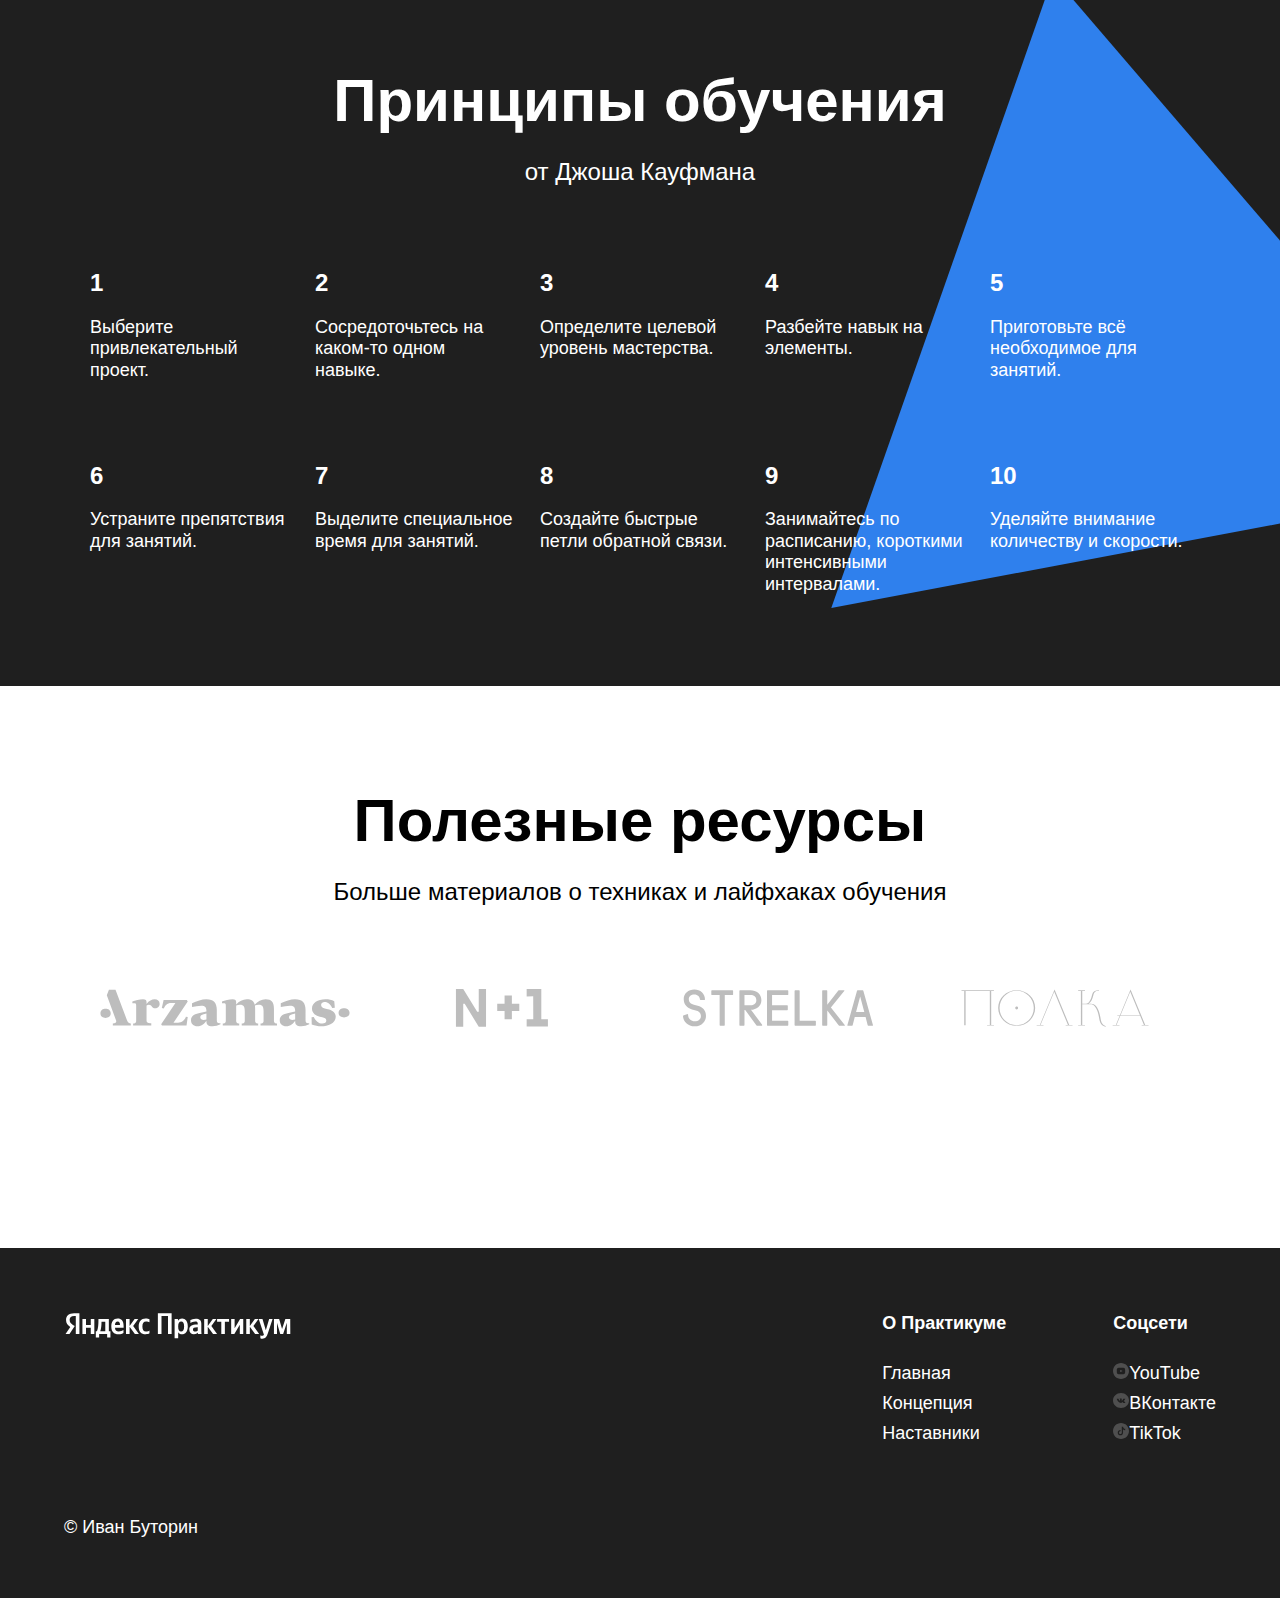
==== commit fbd70736: "Проект к первой сдаче" ====
--- a/index.html
+++ b/index.html
@@ -1,19 +1,18 @@
 <!DOCTYPE html>
 <html lang="ru">
   <head>
-    <meta charset="UTF-8">
+    <meta charset="UTF-8" >
     <meta name="viewport" content="width=device-width, initial-scale=1.0" >
     <meta name="description" content="Мой первый проект на Яндекс.Практикуме" >
     <meta name="keywords" content="html, css" >
-    <link rel="stylesheet" href="../styles/normalize.css" >
-    <link rel="stylesheet" href="../styles/style.css" >
+    <link rel="stylesheet" href="./pages/index.css" >
     <title>Научиться учиться</title>
     <meta name="viewport" content="width=device-width, initial-scale=1" >
   </head>
   <body class="page">
     <header class="header">
       <!-- Логотип реализован через div, -->
-      <!-- чтобы его можно было повторно использовать в блоке footer --> 
+      <!-- чтобы его можно было повторно использовать в блоке footer -->
       <div class="logo logo_place_header"></div>
       <h1 class="header__title">Научиться учиться</h1>
       <p class="header__subtitle">
@@ -23,7 +22,7 @@
       </p>
       <img
         class="header__main-illustration"
-        src="/images/header-image.png"
+        src="./images/header-image.png"
         alt="Как учиться"
         title="Проект how-to-study"
       >
@@ -55,6 +54,127 @@
           </div>
         </div>
       </section>
+      <section class="techniques">
+        <!-- Повторно использованы классы -->
+        <h2 class="section-title">Техники обучения</h2>
+        <p class="section-subtitle">Пять практик от Барбары Оакли</p>
+        <ul class="cards">
+          <!-- Для удобства изображения реализованы через img-->
+          <li class="cards__item">
+            <img
+              alt="Белая книга в руках"
+              title="Белая книга в руках"
+              class="cards__image"
+              src="./images/cards-attention.png"
+            >
+            <h3 class="cards__title">Два вида внимания</h3>
+            <p class="cards__description">
+              Глубокие знания возникают, если чередовать сфокусированное и
+              рассеянное мышление.
+            </p>
+          </li>
+          <li class="cards__item">
+            <img
+              alt="Скульптура мальчика"
+              title="Скульптура мальчика"
+              class="cards__image"
+              src="./images/cards-recall.png"
+            >
+            <h3 class="cards__title">Recall</h3>
+            <p class="cards__description">
+              Вспоминайте изученное — это позволит соединить разрозненные порции
+              памяти.
+            </p>
+          </li>
+          <li class="cards__item">
+            <img
+              alt="Белое здание"
+              title="Белое здание"
+              class="cards__image"
+              src="./images/cards-interliving.png"
+            >
+            <h3 class="cards__title">Интерливинг</h3>
+            <p class="cards__description">
+              Изучайте несколько навыков одновременно, они обогащают друг друга.
+            </p>
+          </li>
+          <li class="cards__item">
+            <img
+              alt="Белая комната"
+              title="Белая комната"
+              class="cards__image"
+              src="./images/cards-question.png"
+            >
+            <h3 class="cards__title">Вопросы</h3>
+            <p class="cards__description">
+              Слушая преподавателя, придумывайте хороший вопрос, который вас
+              действительно волнует.
+            </p>
+          </li>
+          <li class="cards__item">
+            <img
+              alt="Стопка книг в руках"
+              title="Стопка книг в руках"
+              class="cards__image"
+              src="./images/cards-competence.png"
+            >
+            <h3 class="cards__title">Иллюзия компетентности</h3>
+            <p class="cards__description">
+              Повторите про себя, запишите, расскажите другу: вам только
+              кажется, что вы владеете новой темой.
+            </p>
+          </li>
+        </ul>
+      </section>
+      <section class="video">
+        <!-- Повторно использованы классы -->
+        <h2 class="section-title">Видео на TED</h2>
+        <p class="section-subtitle">Для тех, кто любит прокрастинировать</p>
+        <div class="video__iframes">
+          <iframe
+            class="video__iframe"
+            width="515"
+            height="316"
+            src="https://www.youtube.com/embed/arj7oStGLkU"
+            title="YouTube video player"
+            allow="accelerometer; autoplay; clipboard-write; encrypted-media; gyroscope; picture-in-picture"
+            allowfullscreen
+          ></iframe>
+          <iframe
+            class="video__iframe"
+            width="515"
+            height="316"
+            src="https://www.youtube.com/embed/5MgBikgcWnY"
+            title="YouTube video player"
+            allow="accelerometer; autoplay; clipboard-write; encrypted-media; gyroscope; picture-in-picture"
+            allowfullscreen
+          ></iframe>
+        </div>
+      </section>
+      <section class="oakley">
+        <!-- Повторно использован блок two-columns с 1 параграфом вместо 3 -->
+        <div class="two-columns">
+          <h2 class="two-columns__brief">История Барбары Оакли.</h2>
+          <div class="two-columns__main-text">
+            <p class="two-columns__paragraph">
+              С детства Барбаре не давалась математика. Она считала себя
+              законченным гуманитарием, причём далеко не самым умным. В армии
+              она изучала русский язык, чтобы получить надбавку, да так успешно,
+              что её выдвинули в командиры. Но для продвижения по службе нужно
+              было сдавать математику. И тогда Барбара придумала свой подход к
+              точным наукам. Оказалось, если вам что-то «плохо даётся», ваши
+              добытые трудом знания гораздо глубже, чем у тех, кому всё ясно с
+              первого взгляда.
+            </p>
+          </div>
+        </div>
+      </section>
+      <!-- Фоновое изображение для блока задано в css -->
+      <section class="feynman">
+        <h2 class="feynman__title">Метод Фейнмана</h2>
+        <p class="feynman__subtitle">Выучить и не забыть.</p>
+        <a href="#" class="feynman__link">Подробнее &rarr;</a>
+      </section>
       <section class="digits">
         <h2 class="section-title">Цифры и факты</h2>
         <p class="section-subtitle">Про учебу и мозг</p>
@@ -89,9 +209,7 @@
               Число взрослых людей моложе 25 лет, не имеющих образования для
               трудоустройства
             </p>
-            <p class="table__text">
-              Всемирный банк, 2017
-            </p>
+            <p class="table__text">Всемирный банк, 2017</p>
           </li>
           <li class="table__cell">
             <h3 class="table__heading">17-20 лет</h3>
@@ -107,11 +225,29 @@
           </li>
         </ul>
       </section>
-      <!-- Фоновое изображение для блока задано в css -->
-      <section class="feynman">
-        <h2 class="feynman__title">Метод Фейнмана</h2>
-        <p class="feynman__subtitle">Выучить и не забыть.</p>
-        <a href="#" class="feynman__link">Подробнее &rarr;</a>
+      <section class="khan">
+        <div class="khan__container">
+          <p class="khan__author">Салман Хан</p>
+          <h2 class="khan__title">Весь мир — школа</h2>
+          <p class="khan__quote">
+            Страсть и новаторство Сала Хана меняют процесс обучения миллионов
+            студентов по всему миру. Книгу «Весь мир — школа» нужно прочитать
+            всем, кто занимается образованием — так учащиеся повсюду смогут
+            получить навыки и знания, которые приносят успех в школе, карьере и
+            жизни.
+          </p>
+          <p class="khan__quote-author">Джордж Лукас</p>
+          <p class="khan__quote-author-subline">Кинорежиссер, продюсер</p>
+          <div class="khan__book-container">
+            <img
+              class="khan__book-pic"
+              src="./images/khan-book.jpg"
+              alt="обложка книги"
+              title="обложка книги"
+            >
+            <a class="khan__buy-link" href="#">Купить книгу&rarr;</a>
+          </div>
+        </div>
       </section>
       <section class="kaufman">
         <h2 class="section-title section-title_theme_dark">
@@ -186,6 +322,44 @@
         </ul>
         <!-- Синий треугольник реализован через div и фоновое изображение -->
         <div class="kaufman__triangle"></div>
+      </section>
+      <section class="resources">
+        <h2 class="section-title">Полезные ресурсы</h2>
+        <p class="section-subtitle">
+          Больше материалов о техниках и лайфхаках обучения
+        </p>
+        <nav class="resources__logo-zone">
+          <!-- Изображения обернуты в ссылки -->
+          <!-- С помощью css добавлена интерактивность -->
+          <a class="resources__link" href="#">
+            <img
+              class="resources__logo"
+              src="./images/logo/resources-arzamas.svg"
+              alt="логотип арзамас"
+            >
+          </a>
+          <a class="resources__link" href="#">
+            <img 
+              class="resources__logo" 
+              src="./images/logo/resources-n1.svg"
+              alt="логотип н-1"
+            >
+          </a>
+          <a class="resources__link" href="#">
+            <img
+              class="resources__logo"
+              src="./images/logo/resources-strelka.svg"
+              alt="логотип стрелка"
+            >
+          </a>
+          <a class="resources__link" href="#">
+            <img
+              class="resources__logo"
+              src="./images/logo/resources-polka.svg"
+              alt="логотип полка"
+            >
+          </a>
+        </nav>
       </section>
     </main>
     <footer class="footer">
@@ -208,12 +382,12 @@
           <h4 class="footer__column-heading">Соцсети</h4>
           <ul class="footer__column-links">
             <li>
-              <a class="footer__column-link" href="#"
-                ><img
+              <a class="footer__column-link" href="#"> 
+                <img
                   class="footer__social-icon"
-                  alt=""
+                  alt="Иконка Ютуб"
                   title="Иконка Youtube"
-                  src="/images/youtube-icon.svg"
+                  src="./images/youtube-icon.svg"
                 >YouTube</a
               >
             </li>
@@ -221,9 +395,9 @@
               <a class="footer__column-link" href="#"
                 ><img
                   class="footer__social-icon"
-                  alt=""
+                  alt="Иконка ВКонтакте"
                   title="Иконка ВКонтанке"
-                  src="/images/vk_color_white.svg"
+                  src="./images/vk_color_white.svg"
                 >ВКонтакте</a
               >
             </li>
@@ -231,9 +405,9 @@
               <a class="footer__column-link" href="#"
                 ><img
                   class="footer__social-icon"
-                  alt=""
+                  alt="Иконка Тикток"
                   title="Иконка TikTok"
-                  src="/images/tiktok-icon.svg"
+                  src="./images/tiktok-icon.svg"
                 >TikTok</a
               >
             </li>
--- a/pages/index.css
+++ b/pages/index.css
@@ -0,0 +1,73 @@
+@import url(../vendor/normalize.css);
+@import url(../blocks/rotation/rotation.css);
+@import url(../blocks/opacity/opacity.css);
+@import url(../blocks/page/page.css);
+@import url(../blocks/header/header.css);
+@import url(../blocks/header/__link/header__link.css);
+@import url(../blocks/header/__main-illustration/header__main-illustration.css);
+@import url(../blocks/header/__square-pic/header__square-pic.css);
+@import url(../blocks/header/__subtitle/header__subtitle.css);
+@import url(../blocks/header/__title/header__title.css);
+@import url(../blocks/logo/logo.css);
+@import url(../blocks/logo/_place/logo_place_footer.css);
+@import url(../blocks/logo/_place/logo_place_header.css);
+@import url(../blocks/content/content.css);
+@import url(../blocks/description/description.css);
+@import url(../blocks/two-columns/two-columns.css);
+@import url(../blocks/two-columns/__brief/two-columns__brief.css);
+@import url(../blocks/two-columns/__main-text/two-columns__main-text.css);
+@import url(../blocks/two-columns/__paragraph/two-columns__paragraph.css);
+@import url(../blocks/two-columns/__span-accent/two-columns__span-accent.css);
+@import url(../blocks/digits/digits.css);
+@import url(../blocks/section-subtitle/section-subtitle.css);
+@import url(../blocks/section-subtitle/_theme/section-subtitle_theme_dark.css);
+@import url(../blocks/section-title/section-title.css);
+@import url(../blocks/section-title/_theme/section-title_theme_dark.css);
+@import url(../blocks/table/table.css);
+@import url(../blocks/table/__cell/table__cell.css);
+@import url(../blocks/table/__cell/_theme/table__cell_theme_dark.css);
+@import url(../blocks/table/__heading/table__heading.css);
+@import url(../blocks/table/__heading/_theme/table__heading_theme_dark.css);
+@import url(../blocks/table/__text/table__text.css);
+@import url(../blocks/table/__text/_theme/table__text_theme_dark.css);
+@import url(../blocks/table/_theme/table_theme_dark.css);
+@import url(../blocks/feynman/feynman.css);
+@import url(../blocks/feynman/__link/feynman__link.css);
+@import url(../blocks/feynman/__subtitle/feynman__subtitle.css);
+@import url(../blocks/feynman/__title/feynman__title.css);
+@import url(../blocks/kaufman/kaufman.css);
+@import url(../blocks/kaufman/__triangle/kaufman__triangle.css);
+@import url(../blocks/footer/footer.css);
+@import url(../blocks/footer/__author/footer__author.css);
+@import url(../blocks/footer/__column-heading/footer__column-heading.css);
+@import url(../blocks/footer/__column-links/footer__column-links.css);
+@import url(../blocks/footer/__column-link/footer__column-link.css);
+@import url(../blocks/footer/__column/footer__column.css);
+@import url(../blocks/footer/__column/_content/footer__column_content_copyright.css);
+@import url(../blocks/footer/__column/_content/footer__column_content_info.css);
+@import url(../blocks/footer/__column/_content/footer__column_content_social.css);
+@import url(../blocks/footer/__columns/footer__columns.css);
+@import url(../blocks/techniques/techniques.css);
+@import url(../blocks/cards/cards.css);
+@import url(../blocks/cards/__description/cards_description.css);
+@import url(../blocks/cards/__image/cards__image.css);
+@import url(../blocks/cards/__item/cards__item.css);
+@import url(../blocks/cards/__title/cards__title.css);
+@import url(../blocks/video/video.css);
+@import url(../blocks/video/__iframe/video__iframe.css);
+@import url(../blocks/video/__iframes/video__iframes.css);
+@import url(../blocks/oakley/oakley.css);
+@import url(../blocks/khan/khan.css);
+@import url(../blocks/khan/__author/khan__author.css);
+@import url(../blocks/khan/__book-container/khan__book-container.css);
+@import url(../blocks/khan/__book-pic/khan__book-pic.css);
+@import url(../blocks/khan/__buy-link/khan__buy-link.css);
+@import url(../blocks/khan/__container/khan__container.css);
+@import url(../blocks/khan/__quote-author-subline/khan__quote-author-subline.css);
+@import url(../blocks/khan/__quote-author/khan__quote-author.css);
+@import url(../blocks/khan/__quote/khan__quote.css);
+@import url(../blocks/khan/__title/khan__title.css);
+@import url(../blocks/resources/resources.css);
+@import url(../blocks/resources/__link/resources__link.css);
+@import url(../blocks/resources/__logo-zone/resources__logo-zone.css);
+@import url(../blocks/resources/__logo/resources__logo.css);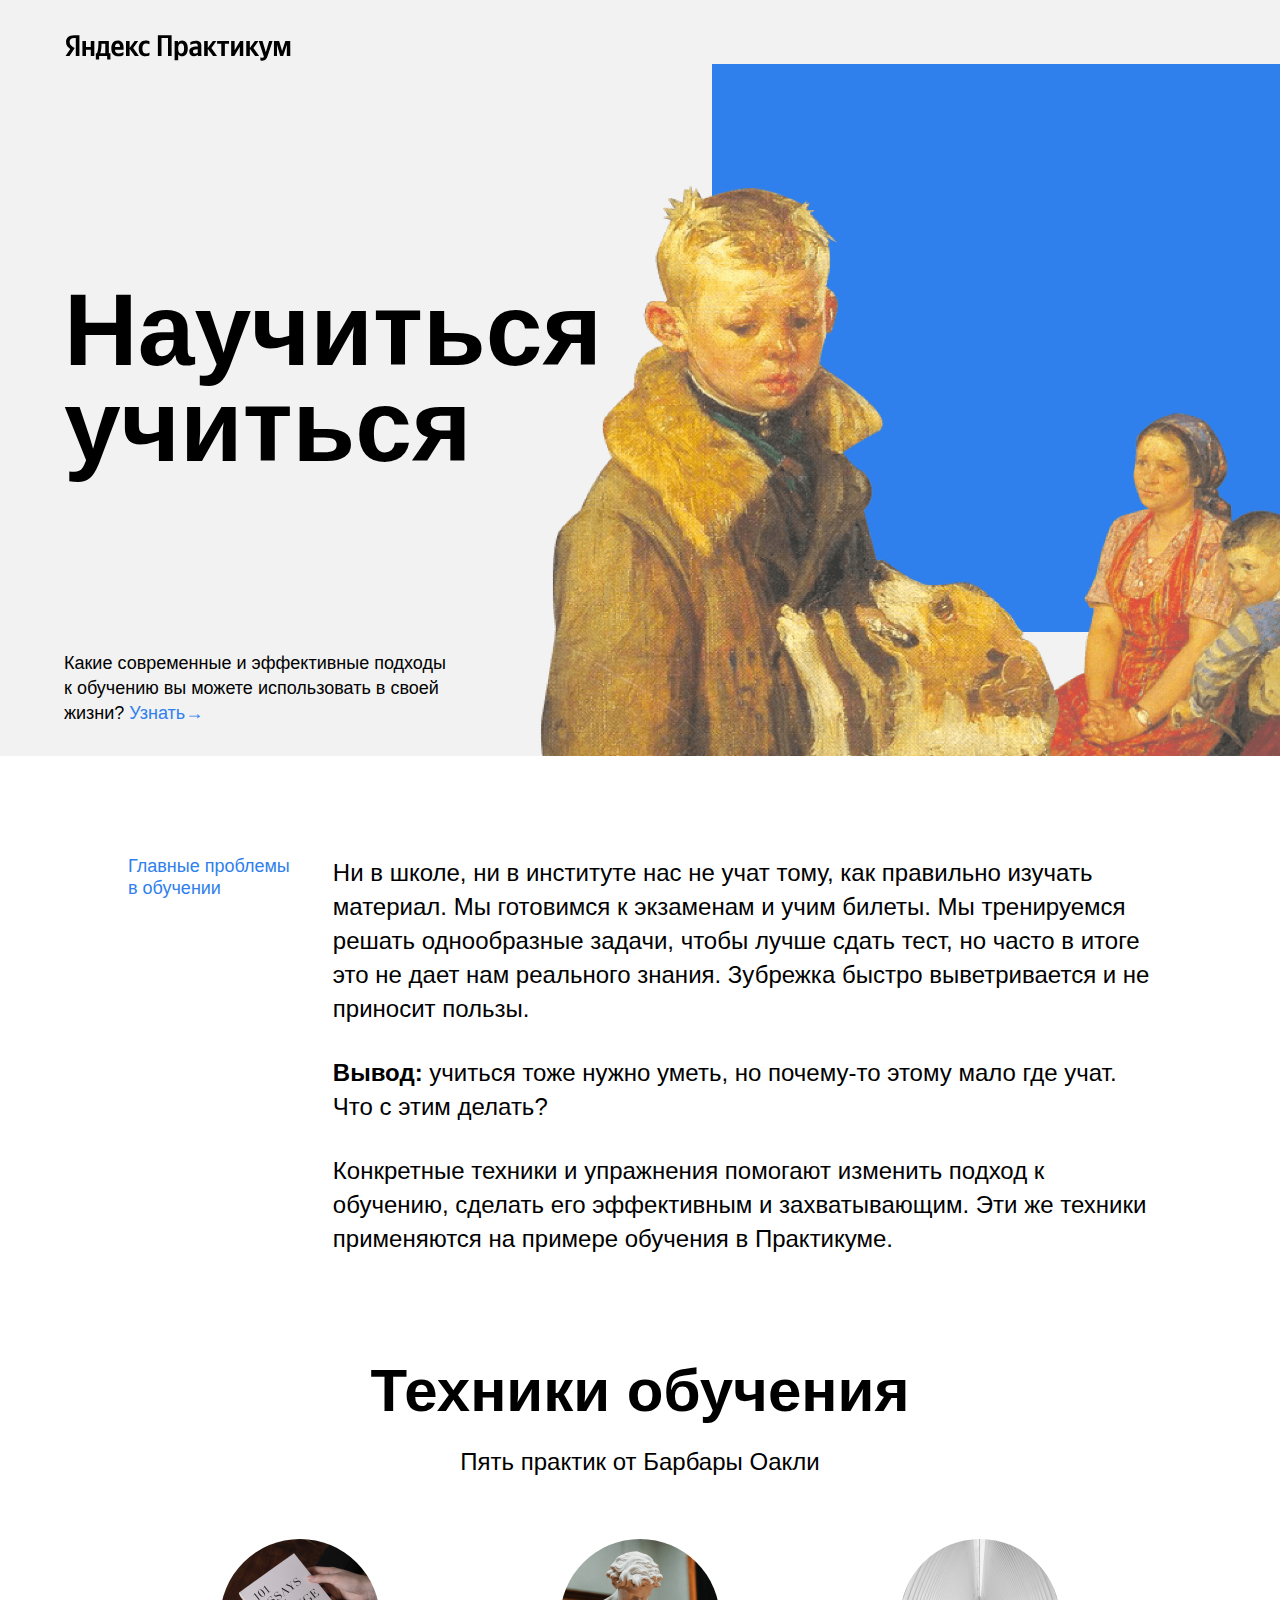
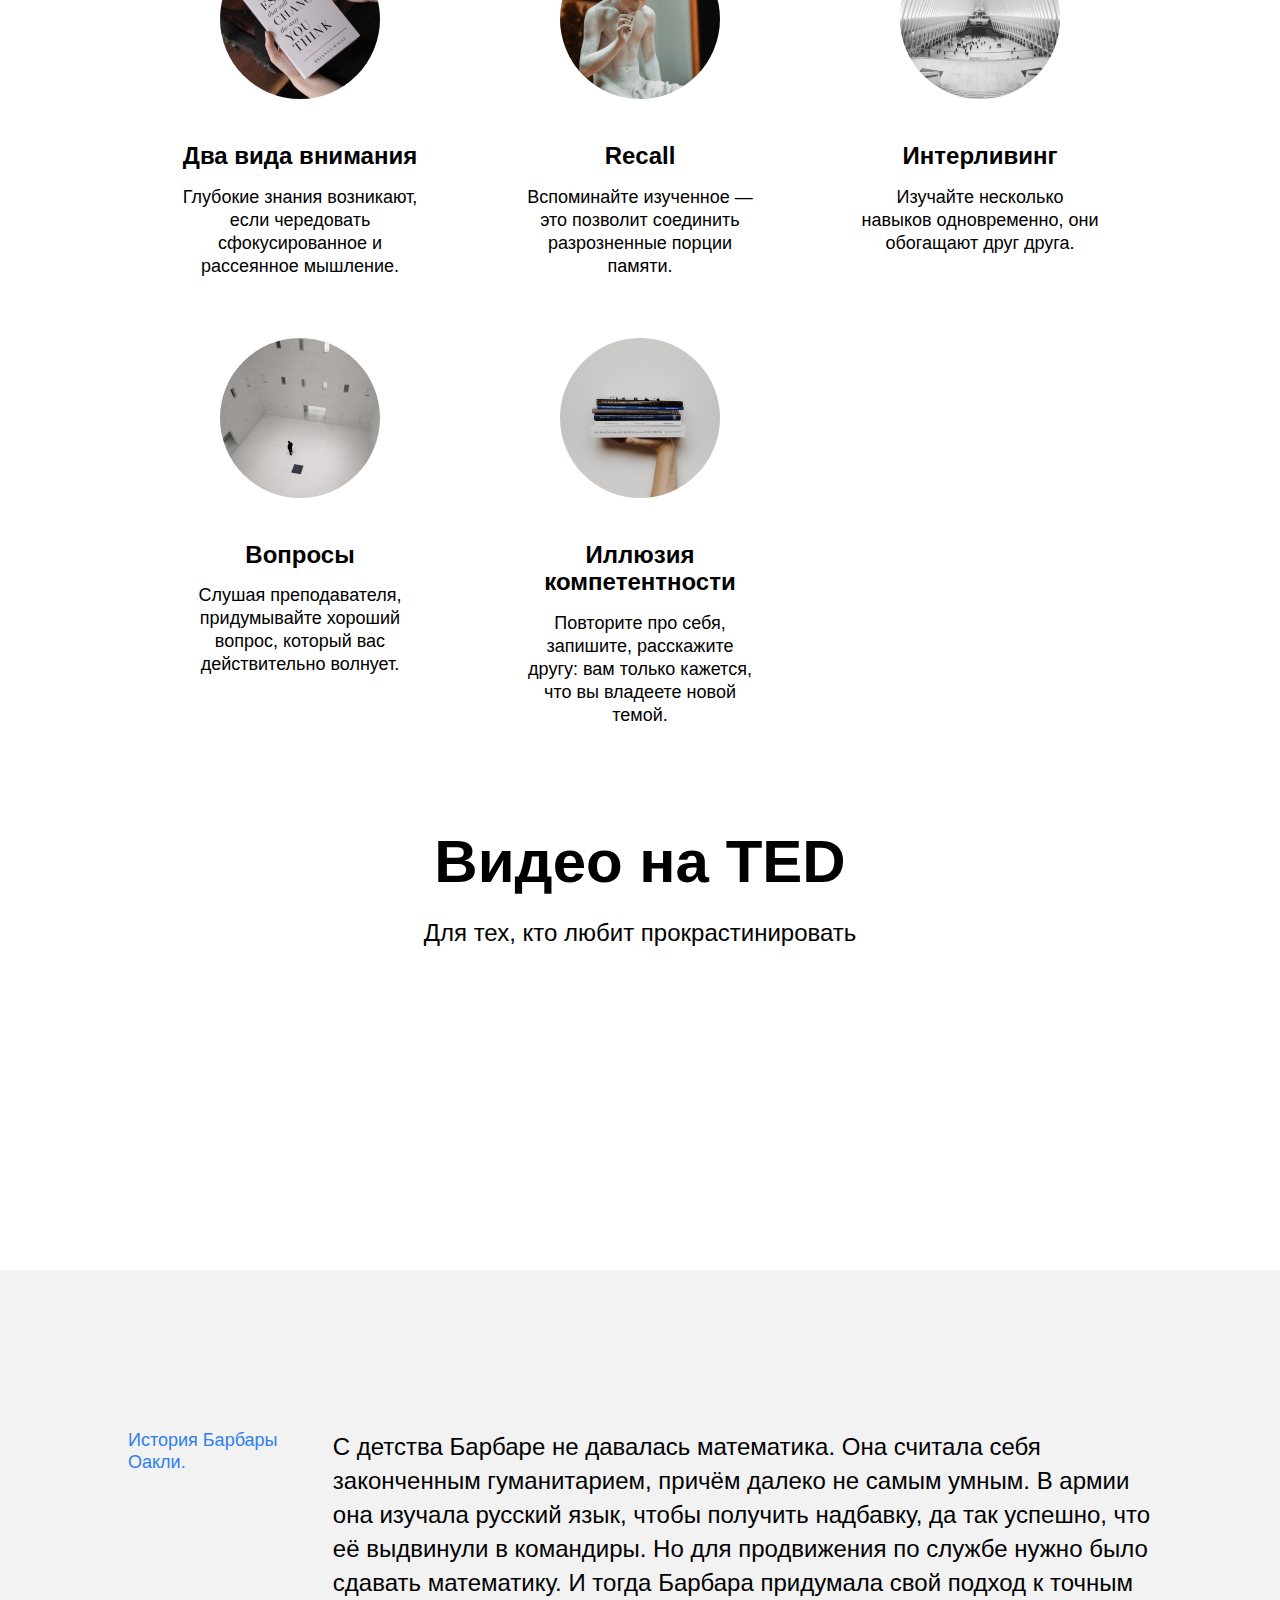
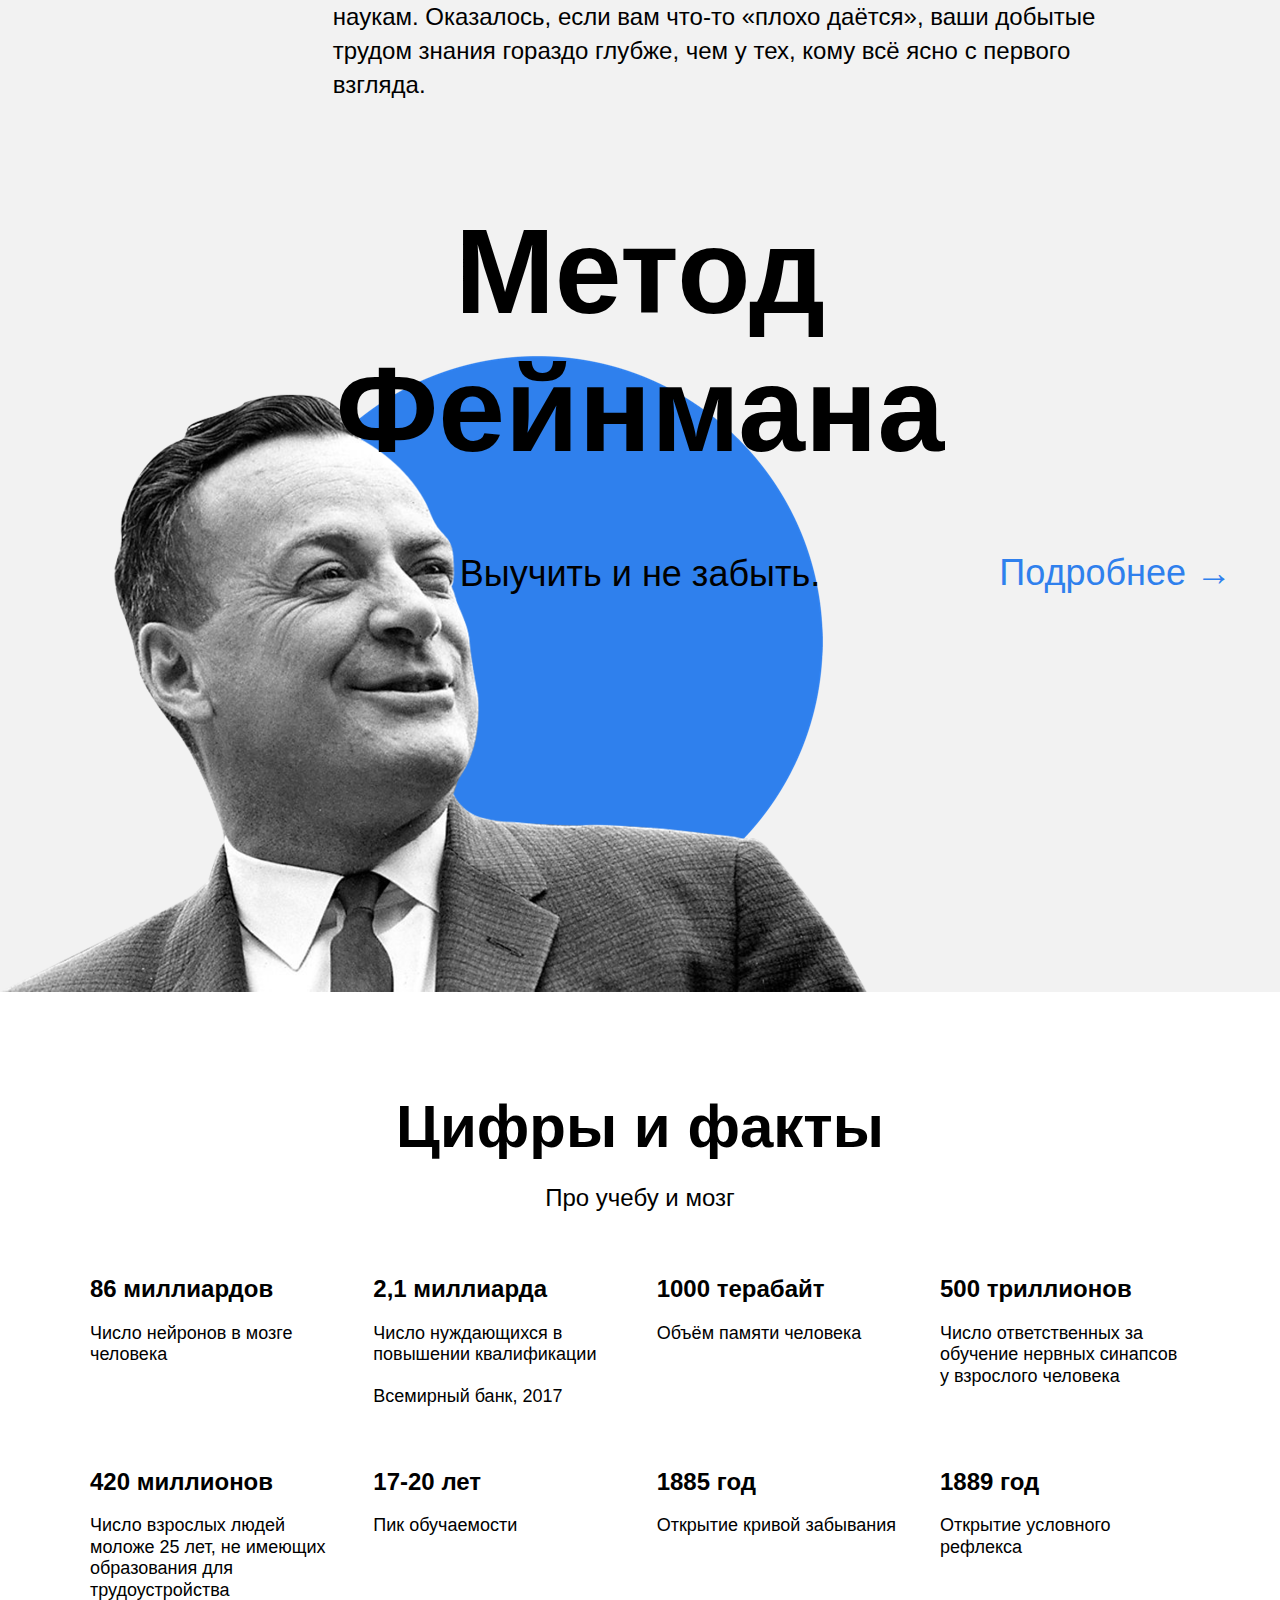
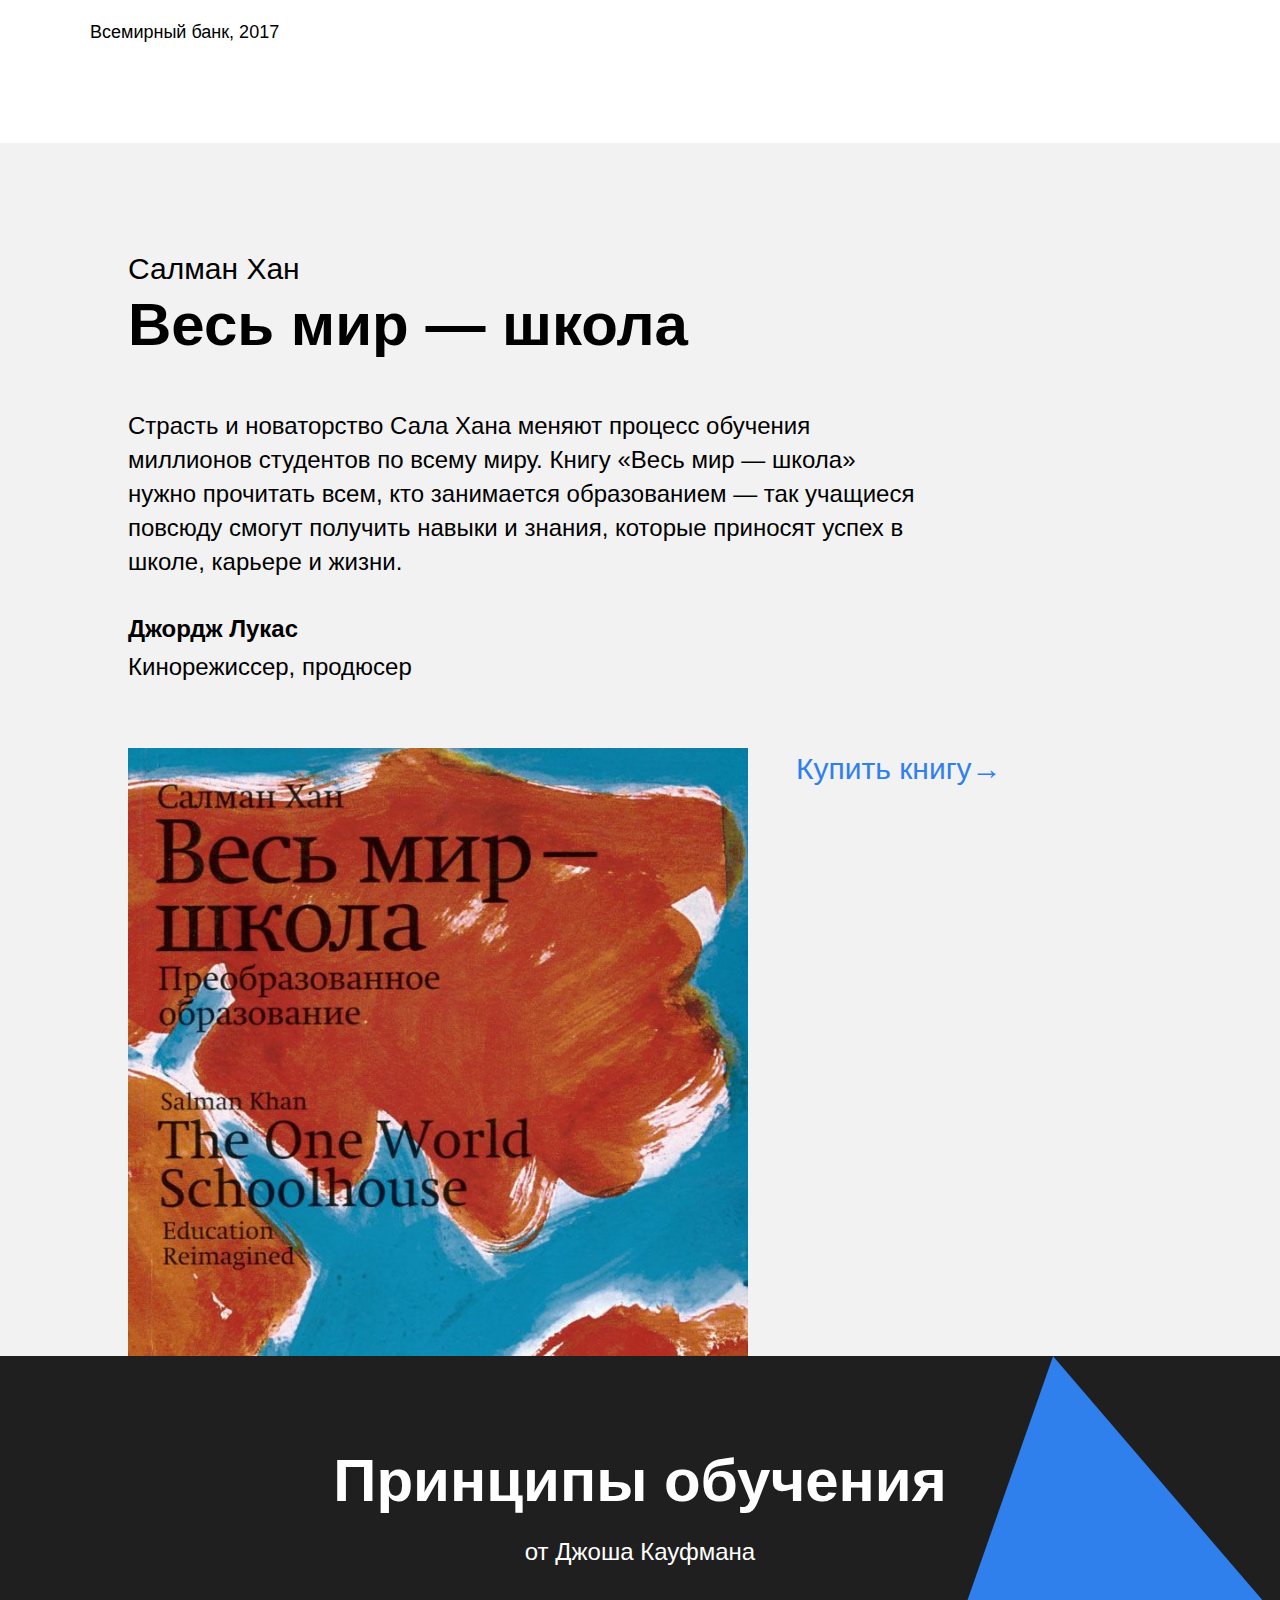
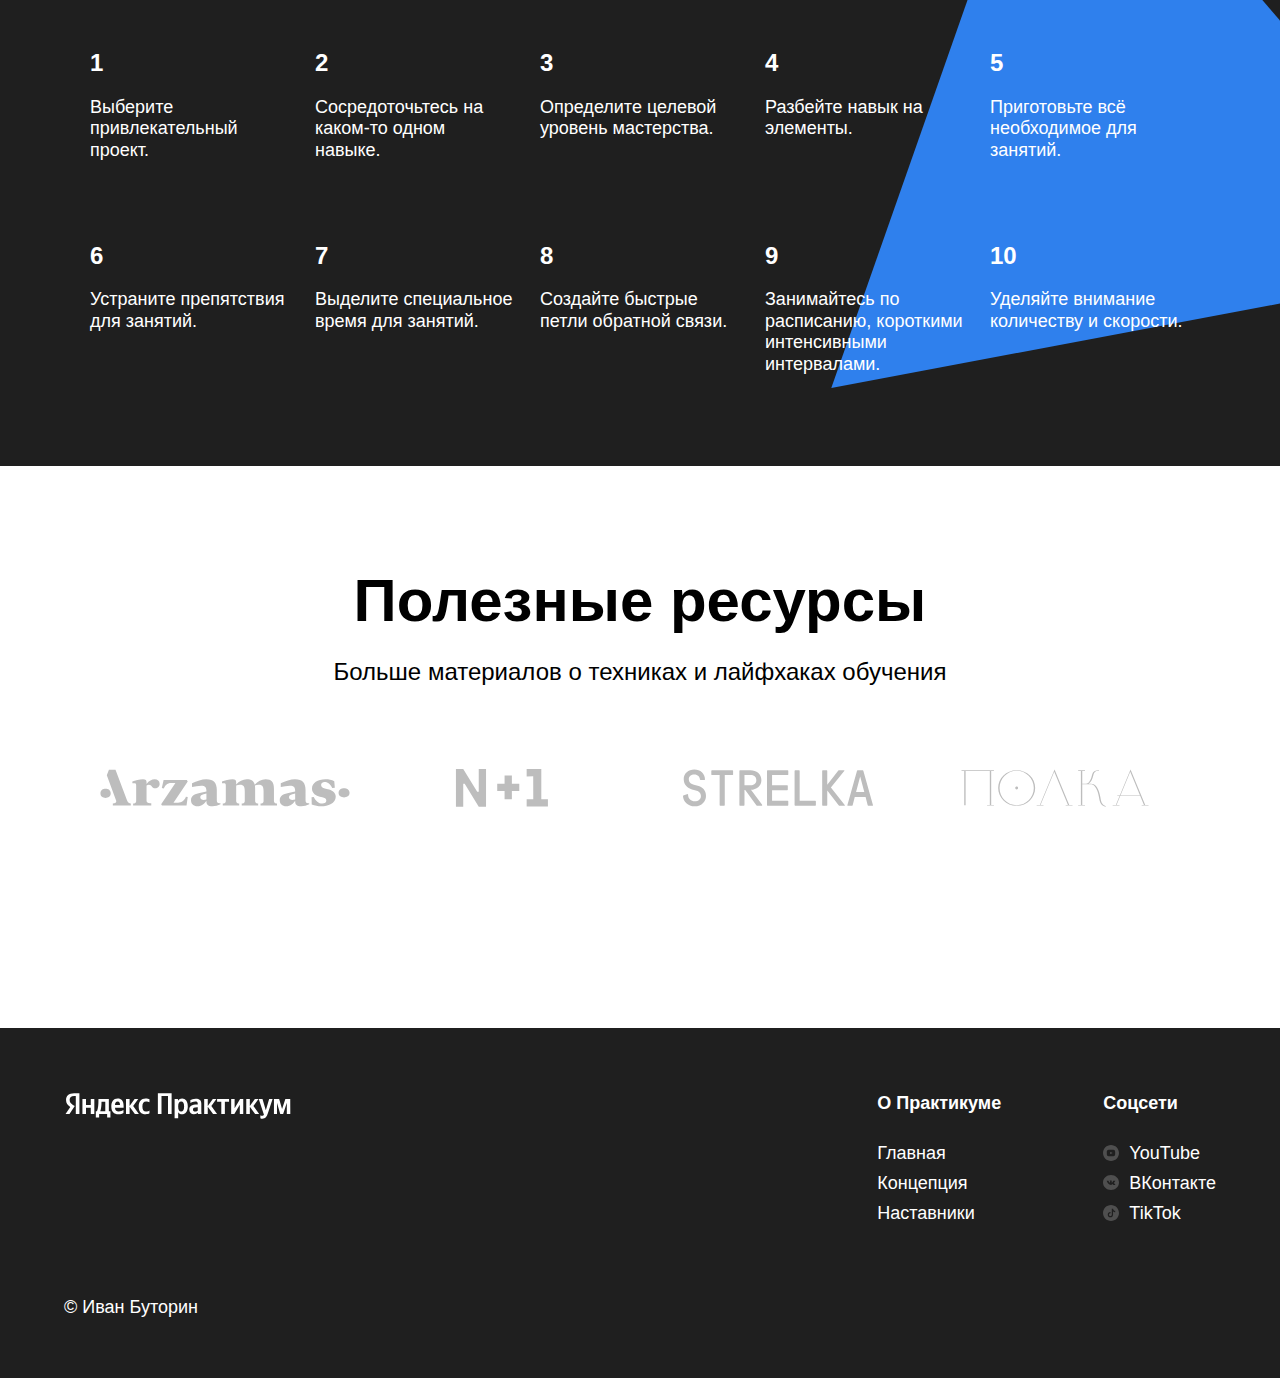
==== commit e3f99d86: "Проект ко второй сдаче" ====
--- a/index.html
+++ b/index.html
@@ -28,7 +28,7 @@
       >
       <!-- Синий квадрат реализован через div, -->
       <!-- нужный цвет задан в css -->
-      <div class="header__square-pic"></div>
+      <div class="header__square-pic rotation"></div>
     </header>
     <main class="content">
       <section class="description">
@@ -133,8 +133,6 @@
         <div class="video__iframes">
           <iframe
             class="video__iframe"
-            width="515"
-            height="316"
             src="https://www.youtube.com/embed/arj7oStGLkU"
             title="YouTube video player"
             allow="accelerometer; autoplay; clipboard-write; encrypted-media; gyroscope; picture-in-picture"
@@ -142,8 +140,6 @@
           ></iframe>
           <iframe
             class="video__iframe"
-            width="515"
-            height="316"
             src="https://www.youtube.com/embed/5MgBikgcWnY"
             title="YouTube video player"
             allow="accelerometer; autoplay; clipboard-write; encrypted-media; gyroscope; picture-in-picture"
@@ -229,14 +225,14 @@
         <div class="khan__container">
           <p class="khan__author">Салман Хан</p>
           <h2 class="khan__title">Весь мир — школа</h2>
-          <p class="khan__quote">
+          <blockquote class="khan__quote">
             Страсть и новаторство Сала Хана меняют процесс обучения миллионов
             студентов по всему миру. Книгу «Весь мир — школа» нужно прочитать
             всем, кто занимается образованием — так учащиеся повсюду смогут
             получить навыки и знания, которые приносят успех в школе, карьере и
             жизни.
-          </p>
-          <p class="khan__quote-author">Джордж Лукас</p>
+          </blockquote>
+          <h3 class="khan__quote-author">Джордж Лукас</h3>
           <p class="khan__quote-author-subline">Кинорежиссер, продюсер</p>
           <div class="khan__book-container">
             <img
@@ -321,14 +317,14 @@
           </li>
         </ul>
         <!-- Синий треугольник реализован через div и фоновое изображение -->
-        <div class="kaufman__triangle"></div>
+        <div class="kaufman__triangle rotation"></div>
       </section>
       <section class="resources">
         <h2 class="section-title">Полезные ресурсы</h2>
         <p class="section-subtitle">
           Больше материалов о техниках и лайфхаках обучения
         </p>
-        <nav class="resources__logo-zone">
+        <div class="resources__logo-zone">
           <!-- Изображения обернуты в ссылки -->
           <!-- С помощью css добавлена интерактивность -->
           <a class="resources__link" href="#">
@@ -359,7 +355,7 @@
               alt="логотип полка"
             >
           </a>
-        </nav>
+        </div>
       </section>
     </main>
     <footer class="footer">
--- a/pages/index.css
+++ b/pages/index.css
@@ -47,6 +47,7 @@
 @import url(../blocks/footer/__column/_content/footer__column_content_info.css);
 @import url(../blocks/footer/__column/_content/footer__column_content_social.css);
 @import url(../blocks/footer/__columns/footer__columns.css);
+@import url(../blocks/footer/__social-icon/footer__social-icon.css);
 @import url(../blocks/techniques/techniques.css);
 @import url(../blocks/cards/cards.css);
 @import url(../blocks/cards/__description/cards_description.css);
